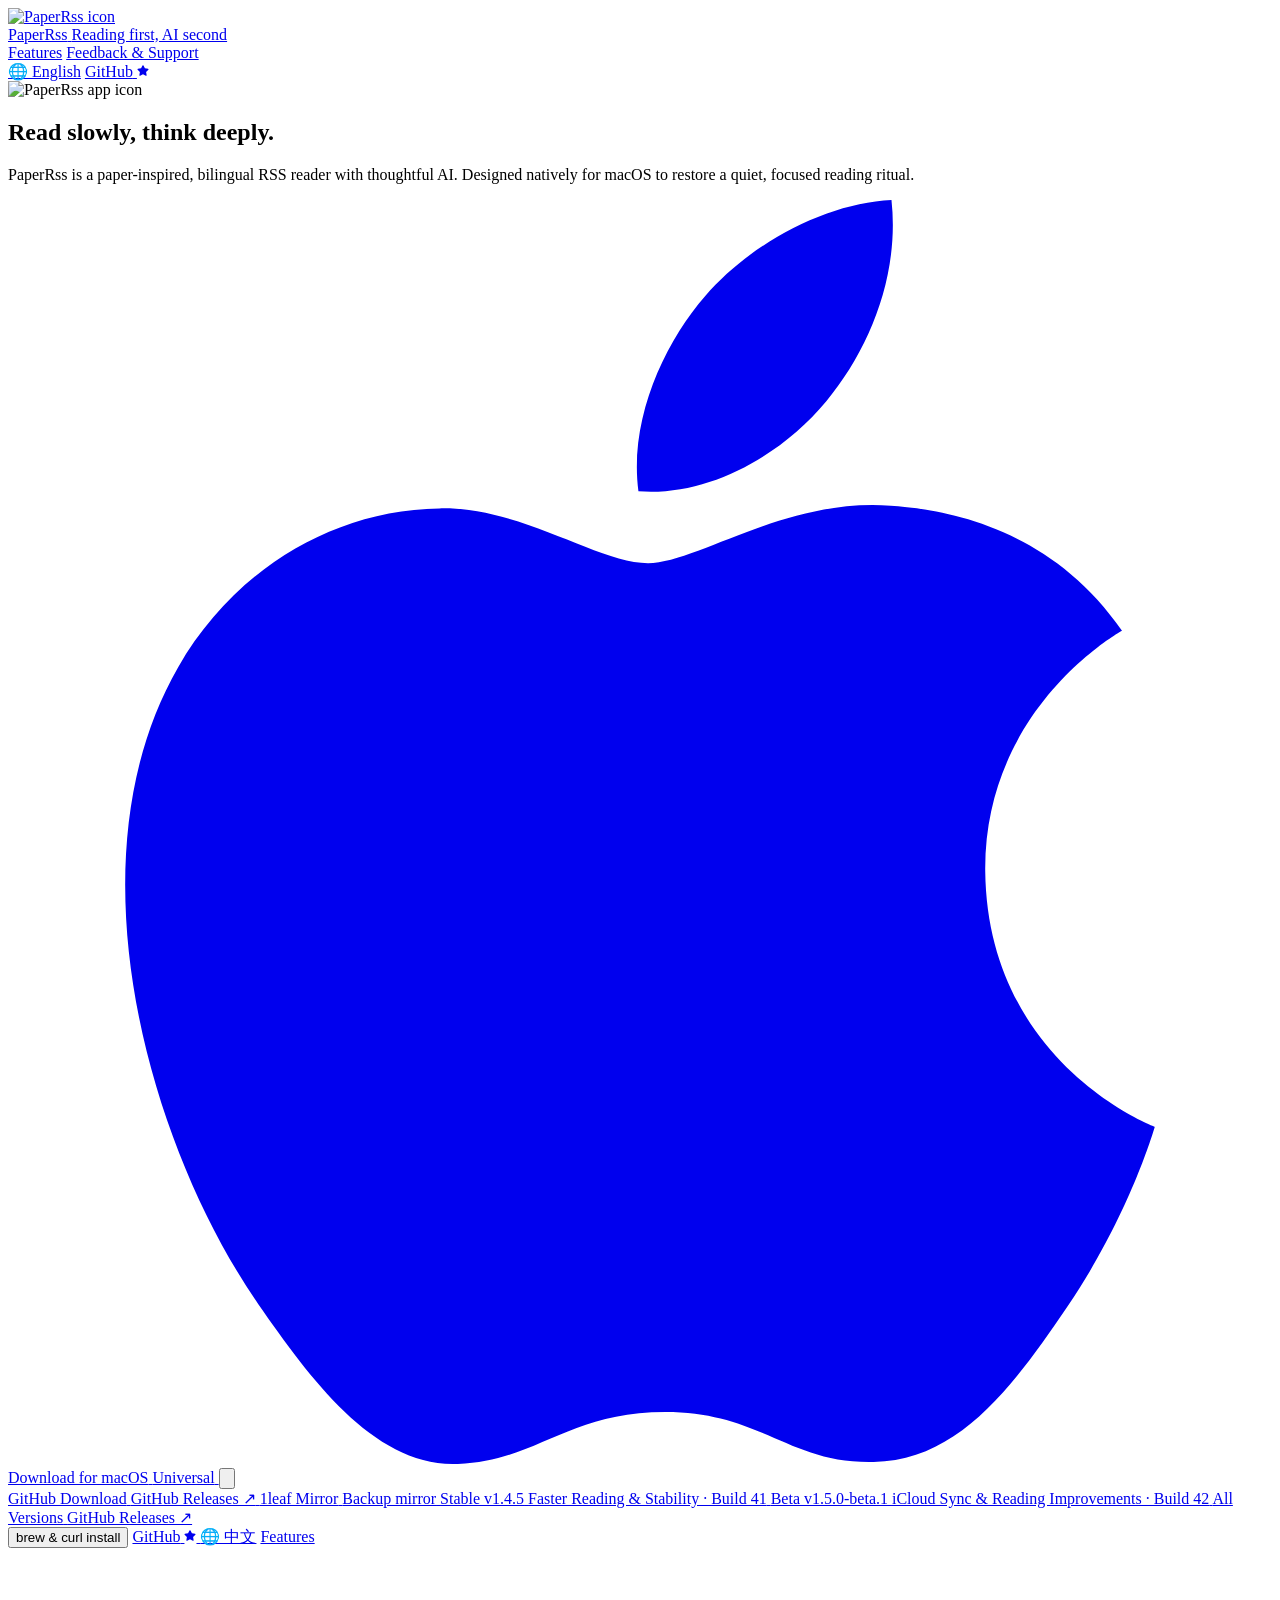
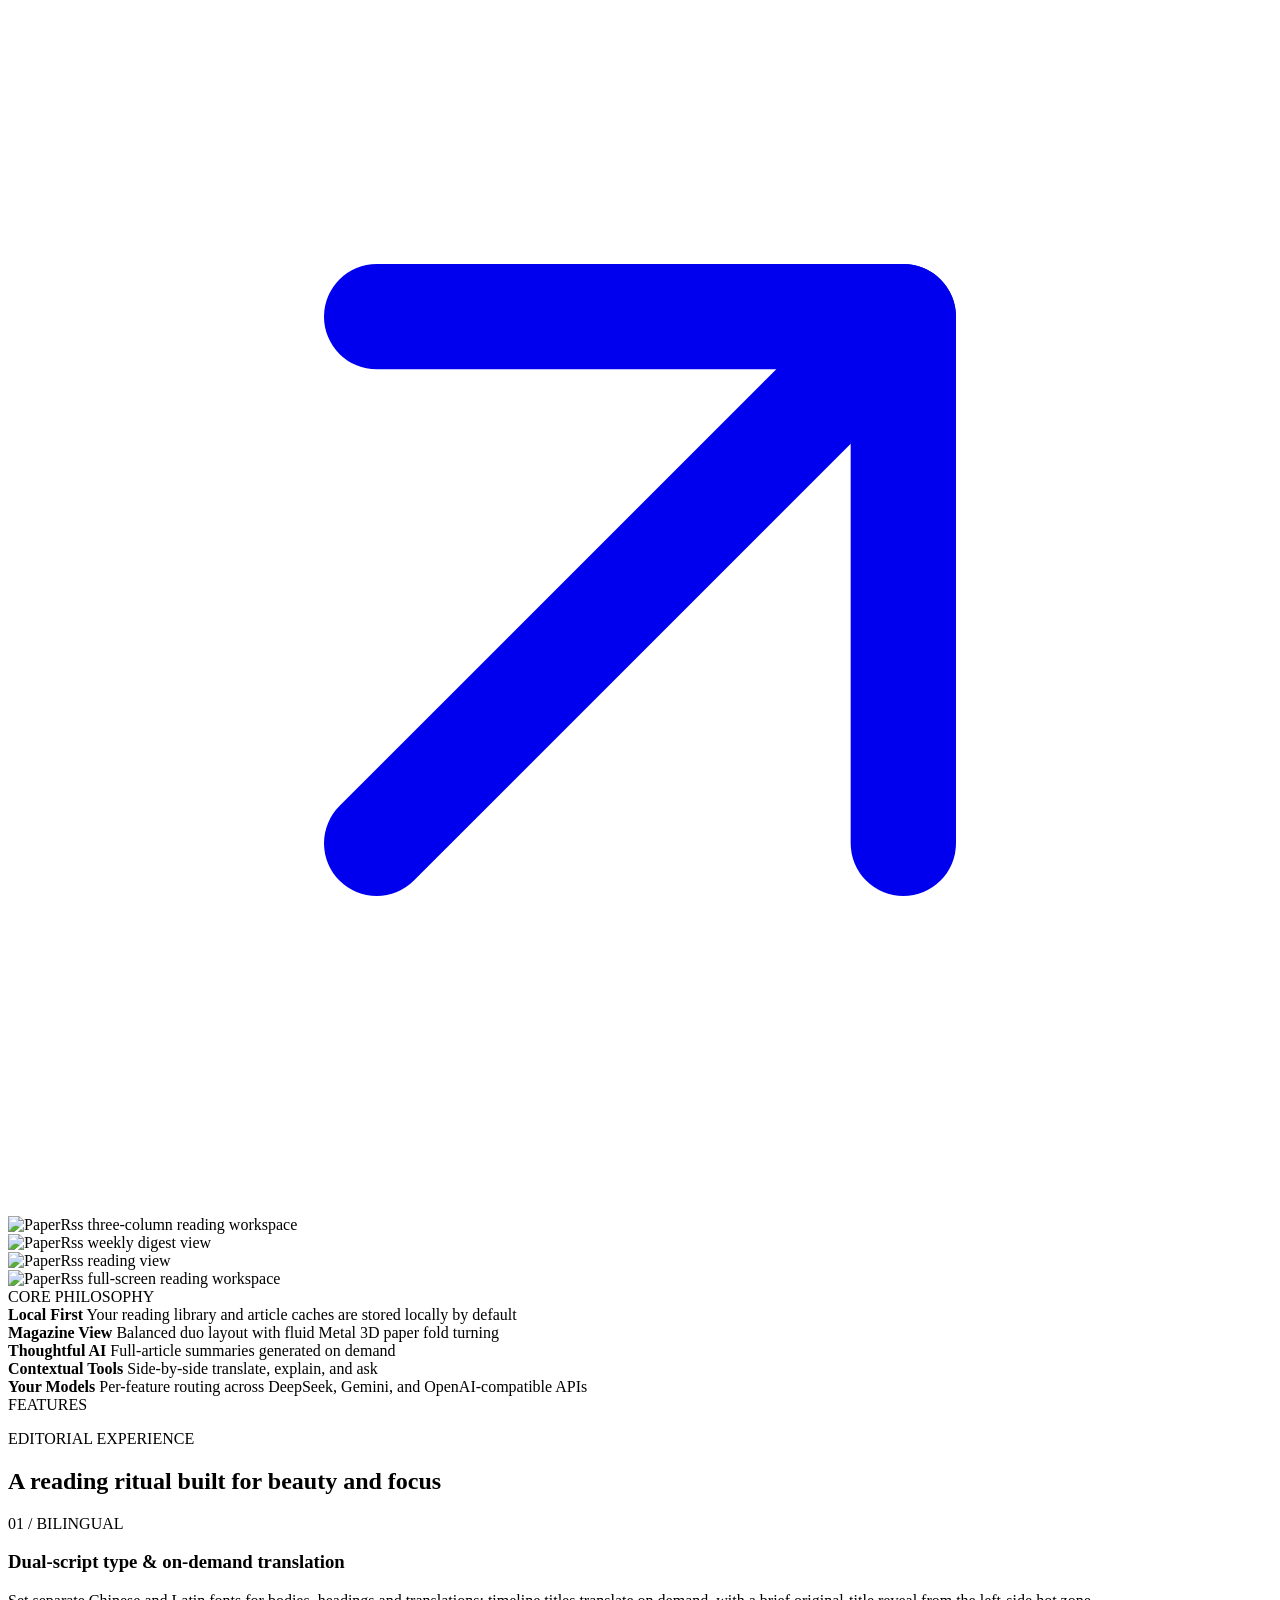
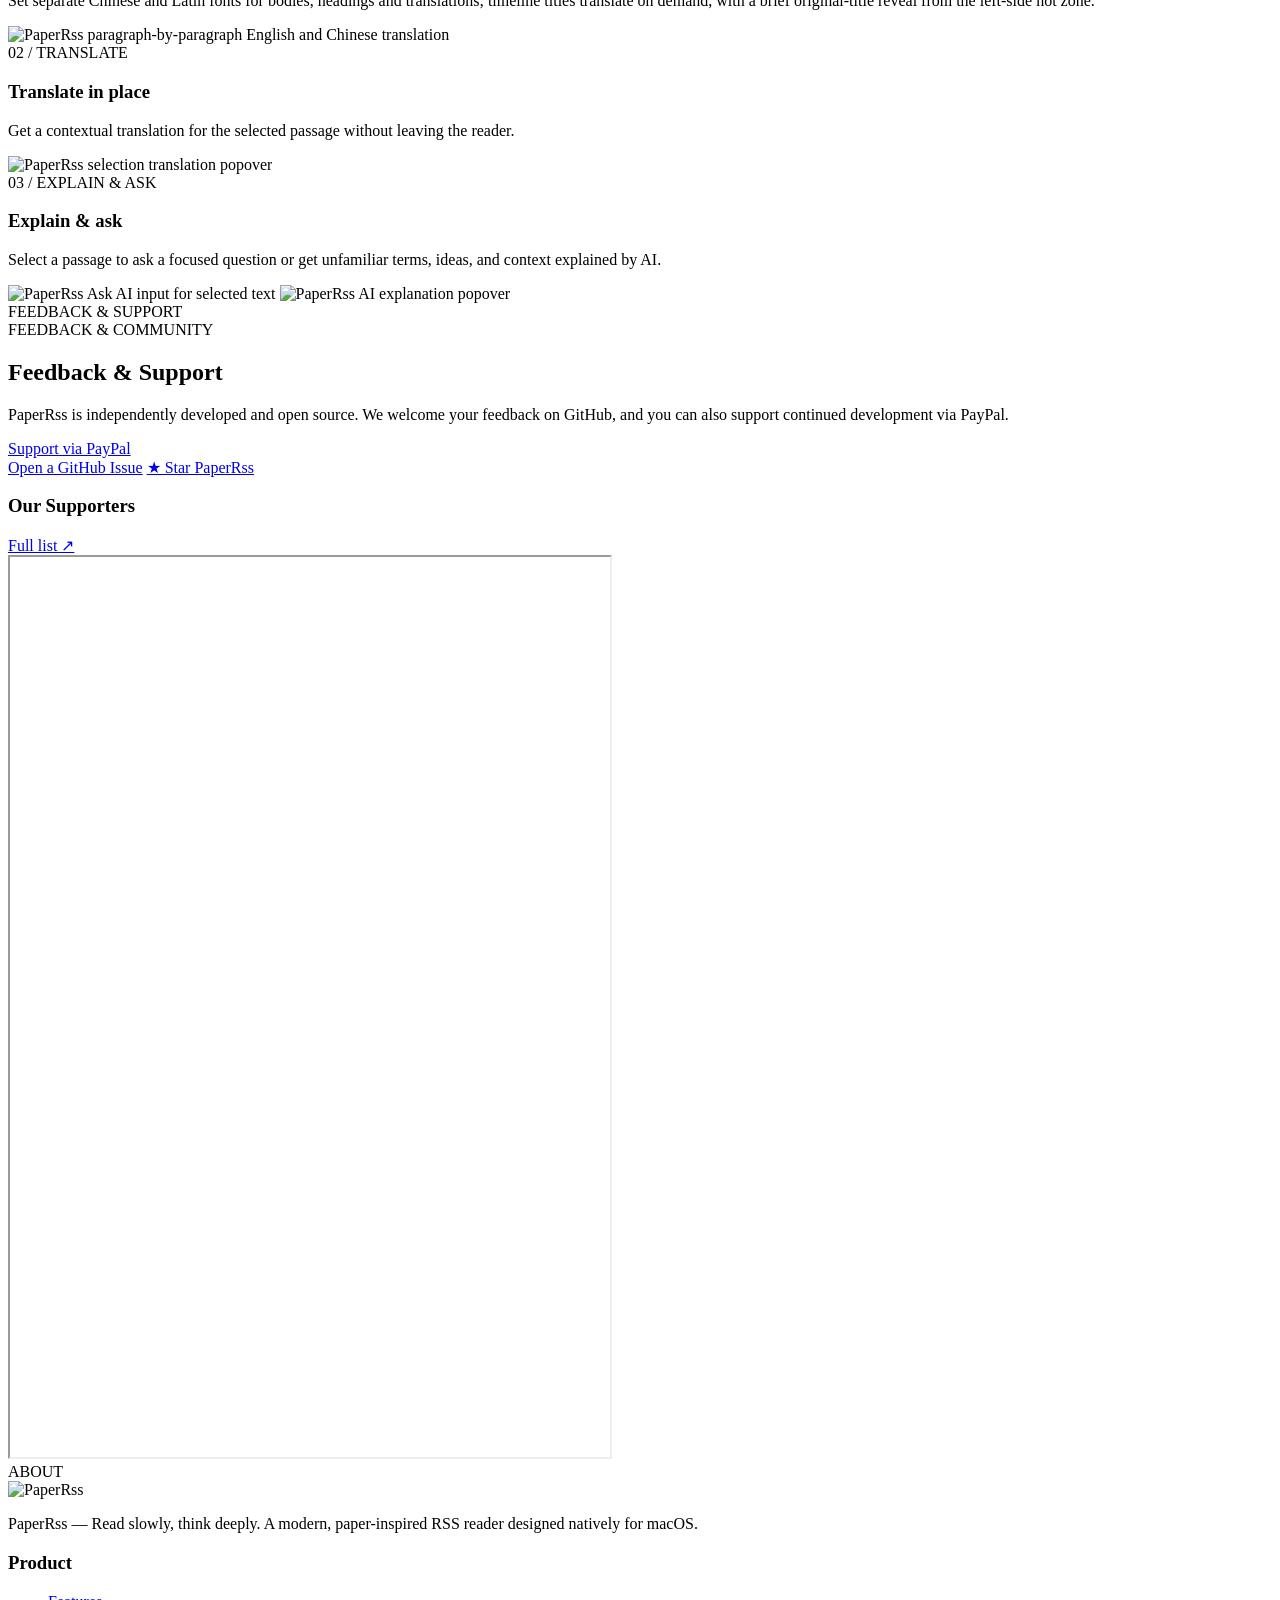
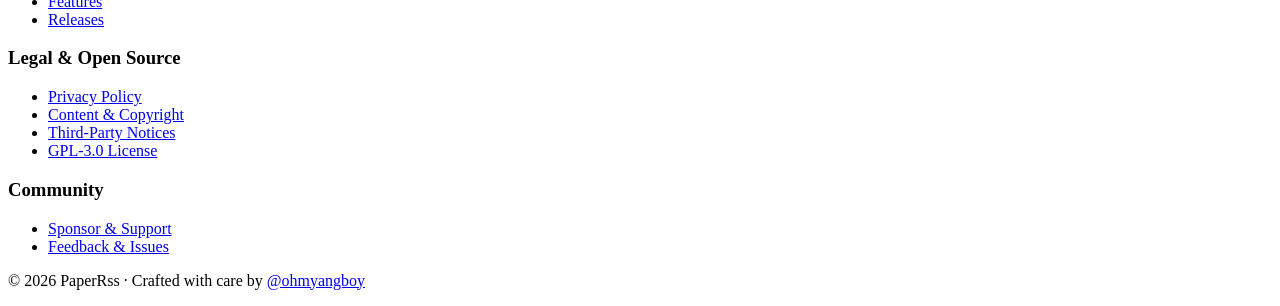
==== website/en/index.html @ 4dd10971 "docs: publish v1.5.0-beta.1 changelog and download links" ====
<!doctype html>
<html lang="en">
<head>
  <meta charset="utf-8" />
  <meta name="viewport" content="width=device-width, initial-scale=1" />
  <title>PaperRss — Read slowly, think deeply</title>
  <meta name="description" content="PaperRss is a paper-inspired, bilingual RSS reader with thoughtful AI. Designed natively for macOS to restore a quiet, focused reading ritual." />
  <link rel="canonical" href="https://ohmyangboy.github.io/PaperRss/en/" />
  <link rel="alternate" hreflang="zh-CN" href="https://ohmyangboy.github.io/PaperRss/zh-CN/" />
  <link rel="alternate" hreflang="en" href="https://ohmyangboy.github.io/PaperRss/en/" />
  <link rel="alternate" hreflang="x-default" href="https://ohmyangboy.github.io/PaperRss/" />
  <link rel="icon" type="image/png" href="../assets/app-icon.png" />
  <link rel="stylesheet" href="../styles.css" />
  <script src="../scramble-title.js" defer></script>
  <script src="../stage-parallax.js" defer></script>
  <script src="../github-stars.js" defer></script>
  <script src="../dropdown-menu.js" defer></script>
  <script src="../download-router.js" defer></script>
  <script src="../install-command.js" defer></script>
  <script src="../supporters-embed.js" defer></script>
</head>
<body>
  <!-- Header kept for semantic & accessibility fallback; hidden by CSS for minimal poster experience -->
  <header class="site-header" aria-hidden="true">
    <a href="./" class="brand">
      <img src="../assets/app-icon.webp" alt="PaperRss icon" width="512" height="512" />
      <div class="brand-text">
        <span class="brand-name">PaperRss</span>
        <span class="brand-tag">Reading first, AI second</span>
      </div>
    </a>
    <nav class="site-nav">
      <a href="#features">Features</a>
      <a href="#sponsor">Feedback & Support</a>
    </nav>
    <div class="header-actions">
      <a class="language-switcher" href="../zh-CN/" lang="zh-CN" hreflang="zh-CN" onclick="localStorage.setItem('paperrss.locale','zh-CN')" aria-label="切换到简体中文">🌐 English</a>
      <a href="https://github.com/ohmyangboy/PaperRss" class="btn-github" target="_blank" rel="noopener noreferrer" aria-label="GitHub Repository">
        <span>GitHub</span>
        <span class="gh-star-badge" aria-label="GitHub Star Count">
          <svg class="gh-star-icon" viewBox="0 0 16 16" width="12" height="12" fill="currentColor">
            <path d="M8 .25a.75.75 0 0 1 .673.418l1.882 3.815 4.21.612a.75.75 0 0 1 .416 1.279l-3.046 2.97.719 4.192a.75.75 0 0 1-1.088.791L8 12.347l-3.766 1.98a.75.75 0 0 1-1.088-.79l.72-4.194L.818 6.374a.75.75 0 0 1 .416-1.28l4.21-.611L7.327.668A.75.75 0 0 1 8 .25z"/>
          </svg>
          <span class="gh-star-count"></span>
        </span>
      </a>
    </div>
  </header>

  <main class="container">
    <!-- Hero Section (Minimal Zine Poster Aesthetic) -->
    <section class="hero">
      <div class="hero-content">
        <div class="hero-app-icon"><img src="../assets/app-icon.webp" alt="PaperRss app icon" width="512" height="512" /></div>
        
        <!-- Slogan: Read slowly, think deeply. -->
        <h1 class="scramble-title" title="Click to replay the decode animation">
          <span class="scramble-target" data-text="Read slowly, think deeply.">Read slowly, think deeply.</span>
        </h1>
        
        <!-- Description -->
        <p class="hero-subtitle">
          PaperRss is a paper-inspired, bilingual RSS reader with thoughtful AI. Designed natively for macOS to restore a quiet, focused reading ritual.
        </p>
        
        <!-- Hero Button Cluster -->
        <div class="hero-ctas">
          <!-- Split Download Button -->
          <div class="dl-split">
            <a href="https://github.com/ohmyangboy/PaperRss/releases/latest" class="dl-main" data-smart-download>
              <span class="dl-main-icon">
                <svg viewBox="0 0 24 24" fill="currentColor" aria-hidden="true">
                  <path d="M12.152 6.896c-.948 0-2.415-1.078-3.96-1.04-2.04.027-3.91 1.183-4.961 3.014-2.117 3.675-.546 9.103 1.519 12.09 1.013 1.454 2.208 3.09 3.792 3.039 1.52-.065 2.09-.987 3.935-.987 1.831 0 2.35.987 3.96.948 1.637-.026 2.676-1.48 3.676-2.948 1.156-1.688 1.636-3.325 1.662-3.415-.039-.013-3.182-1.221-3.22-4.857-.026-3.04 2.48-4.494 2.597-4.559-1.429-2.09-3.623-2.324-4.39-2.376-2-.156-3.675 1.09-4.61 1.09zM15.53 3.83c.843-1.012 1.4-2.427 1.245-3.83-1.207.052-2.662.805-3.532 1.818-.78.896-1.454 2.338-1.273 3.714 1.338.104 2.715-.688 3.559-1.701" />
                </svg>
              </span>
              <span>Download for macOS</span>
              <span class="dl-tag-universal">Universal</span>
            </a>
            <button type="button" class="dl-toggle" aria-haspopup="true" aria-expanded="false" aria-label="More download options">
              <svg viewBox="0 0 24 24" fill="none" stroke="currentColor" stroke-width="2" stroke-linecap="round" stroke-linejoin="round">
                <path d="M6 9l6 6 6-6" />
              </svg>
            </button>
            <div class="dl-menu" role="menu" aria-label="Download options">
              <a class="dl-item" role="menuitem" href="https://github.com/ohmyangboy/PaperRss/releases/latest" target="_blank" rel="noopener noreferrer">
                <span class="dl-os">GitHub Download</span>
                <span class="dl-item-sub">GitHub Releases ↗</span>
              </a>
              <a class="dl-item" role="menuitem" href="https://download.1leaf.cc/PaperRss-latest.dmg">
                <span class="dl-os">1leaf Mirror</span>
                <span class="dl-item-sub">Backup mirror</span>
              </a>
              <a class="dl-item" role="menuitem" href="https://github.com/ohmyangboy/PaperRss/releases/tag/v1.4.5" target="_blank" rel="noopener noreferrer">
                <span class="dl-os">Stable v1.4.5</span>
                <span class="dl-item-sub">Faster Reading &amp; Stability · Build 41</span>
              </a>
              <a class="dl-item" role="menuitem" href="https://github.com/ohmyangboy/PaperRss/releases/tag/v1.5.0-beta.1" target="_blank" rel="noopener noreferrer">
                <span class="dl-os">Beta v1.5.0-beta.1</span>
                <span class="dl-item-sub">iCloud Sync &amp; Reading Improvements · Build 42</span>
              </a>
              <a class="dl-item" role="menuitem" href="https://github.com/ohmyangboy/PaperRss/releases" target="_blank" rel="noopener noreferrer">
                <span class="dl-os">All Versions</span>
                <span class="dl-item-sub">GitHub Releases ↗</span>
              </a>
            </div>
          </div>

          <button class="hero-cta-secondary install-toggle" type="button" data-install-toggle aria-expanded="false" aria-controls="homebrew">brew &amp; curl install</button>

          <!-- GitHub Star Button in Hero CTA Cluster -->
          <a href="https://github.com/ohmyangboy/PaperRss" class="btn-github" target="_blank" rel="noopener noreferrer" aria-label="GitHub Repository">
            <span>GitHub</span>
            <span class="gh-star-badge" aria-label="GitHub Star Count">
              <svg class="gh-star-icon" viewBox="0 0 16 16" width="12" height="12" fill="currentColor">
                <path d="M8 .25a.75.75 0 0 1 .673.418l1.882 3.815 4.21.612a.75.75 0 0 1 .416 1.279l-3.046 2.97.719 4.192a.75.75 0 0 1-1.088.791L8 12.347l-3.766 1.98a.75.75 0 0 1-1.088-.79l.72-4.194L.818 6.374a.75.75 0 0 1 .416-1.28l4.21-.611L7.327.668A.75.75 0 0 1 8 .25z"/>
              </svg>
              <span class="gh-star-count"></span>
            </span>
          </a>

          <!-- Language Switcher in Hero -->
          <a class="language-switcher" href="../zh-CN/" lang="zh-CN" hreflang="zh-CN" onclick="localStorage.setItem('paperrss.locale','zh-CN')" aria-label="切换到简体中文">🌐 中文</a>

          <!-- Secondary CTA -->
          <a href="#features" class="hero-cta-secondary">
            <span>Features</span>
            <svg viewBox="0 0 24 24" fill="none" stroke="currentColor" stroke-width="2" stroke-linecap="round" stroke-linejoin="round">
              <path d="M7 17 17 7" />
              <path d="M7 7h10v10" />
            </svg>
          </a>
        </div>

        <div class="homebrew-install" id="homebrew" hidden>
          <div class="install-card">
            <div class="install-tabs" role="tablist" aria-label="Installation method">
              <button type="button" class="install-tab" id="brew-tab" role="tab" aria-selected="true" aria-controls="brew-panel" tabindex="0">brew</button>
              <button type="button" class="install-tab" id="curl-tab" role="tab" aria-selected="false" aria-controls="curl-panel" tabindex="-1">curl</button>
            </div>
            <div id="brew-panel" class="install-commands" role="tabpanel" aria-labelledby="brew-tab">
              <div class="install-command-group">
                <p class="install-comment"># First install</p>
              <div class="install-command">
                <code id="brew-install-command">brew install --cask <strong>ohmyangboy/tap/paperrss</strong></code>
                <button class="copy-command" type="button" data-copy-command="brew-install-command" data-copied-label="Copied" data-error-label="Select and copy manually" aria-label="Copy brew install command" title="Copy brew install command" aria-live="polite" hidden>
                  <svg class="copy-icon" viewBox="0 0 24 24" fill="none" stroke="currentColor" stroke-width="1.5" aria-hidden="true"><rect x="9" y="3" width="12" height="12" rx="1"/><path d="M15 15v6H3V9h6"/></svg>
                  <svg class="copy-done" viewBox="0 0 24 24" fill="none" stroke="currentColor" stroke-width="1.5" aria-hidden="true"><path d="m5 12 4 4L19 6"/></svg>
                </button>
              </div>
              </div>
              <div class="install-command-group">
                <p class="install-comment"># Update an existing install</p>
              <div class="install-command">
                <code id="brew-upgrade-command">brew upgrade --cask --greedy <strong>ohmyangboy/tap/paperrss</strong></code>
                <button class="copy-command" type="button" data-copy-command="brew-upgrade-command" data-copied-label="Copied" data-error-label="Select and copy manually" aria-label="Copy brew upgrade command" title="Copy brew upgrade command" aria-live="polite" hidden>
                  <svg class="copy-icon" viewBox="0 0 24 24" fill="none" stroke="currentColor" stroke-width="1.5" aria-hidden="true"><rect x="9" y="3" width="12" height="12" rx="1"/><path d="M15 15v6H3V9h6"/></svg>
                  <svg class="copy-done" viewBox="0 0 24 24" fill="none" stroke="currentColor" stroke-width="1.5" aria-hidden="true"><path d="m5 12 4 4L19 6"/></svg>
                </button>
              </div>
              </div>
              <div class="install-command-group">
                <p class="install-comment"># Adopt a stable DMG install; quit the app first. Keeps your data.</p>
              <div class="install-command">
                <code id="brew-force-command">brew install --cask --force <strong>ohmyangboy/tap/paperrss</strong></code>
                <button class="copy-command" type="button" data-copy-command="brew-force-command" data-copied-label="Copied" data-error-label="Select and copy manually" aria-label="Copy DMG adoption command" title="Copy DMG adoption command" aria-live="polite" hidden>
                  <svg class="copy-icon" viewBox="0 0 24 24" fill="none" stroke="currentColor" stroke-width="1.5" aria-hidden="true"><rect x="9" y="3" width="12" height="12" rx="1"/><path d="M15 15v6H3V9h6"/></svg>
                  <svg class="copy-done" viewBox="0 0 24 24" fill="none" stroke="currentColor" stroke-width="1.5" aria-hidden="true"><path d="m5 12 4 4L19 6"/></svg>
                </button>
              </div>
              </div>
            </div>
            <div id="curl-panel" role="tabpanel" aria-labelledby="curl-tab" hidden>
              <div class="install-command">
                <code id="curl-install-command">curl -fsSL <strong>https://ohmyangboy.github.io/PaperRss/install.sh</strong> | bash</code>
                <button class="copy-command" type="button" data-copy-command="curl-install-command" data-copied-label="Copied" data-error-label="Select and copy manually" aria-label="Copy curl install command" title="Copy curl install command" aria-live="polite" hidden>
                  <svg class="copy-icon" viewBox="0 0 24 24" fill="none" stroke="currentColor" stroke-width="1.5" aria-hidden="true"><rect x="9" y="3" width="12" height="12" rx="1"/><path d="M15 15v6H3V9h6"/></svg>
                  <svg class="copy-done" viewBox="0 0 24 24" fill="none" stroke="currentColor" stroke-width="1.5" aria-hidden="true"><path d="m5 12 4 4L19 6"/></svg>
                </button>
              </div>
            </div>
          </div>
        </div>
      </div>
    </section>

    <!-- Showcase Stage (Stacking Parallax) -->
    <section class="stage-section" id="stage-showcase">
      <div class="stage-sticky-viewport">
        <div class="stage-cards-wrapper">
          <div class="stage-card stage-card-base stage-card-1">
            <img src="../assets/screenshots/paper-rss-main-en.webp" alt="PaperRss three-column reading workspace" class="stage-image" width="2160" height="1417" decoding="async" />
            <div class="stage-card-scrim" aria-hidden="true"></div>
          </div>
          <div class="stage-card stage-card-mid stage-card-2">
            <img src="../assets/screenshots/paper-rss-magazine.webp" alt="PaperRss weekly digest view" class="stage-image" width="2160" height="1357" loading="lazy" decoding="async" />
            <div class="stage-card-scrim" aria-hidden="true"></div>
          </div>
          <div class="stage-card stage-card-overlay stage-card-top stage-card-3">
            <img src="../assets/screenshots/paper-rss-second-en.webp" alt="PaperRss reading view" class="stage-image" width="2160" height="1417" loading="lazy" decoding="async" />
            <div class="stage-card-scrim" aria-hidden="true"></div>
          </div>
          <div class="stage-card stage-card-4">
            <img src="../assets/screenshots/full-screen.webp" alt="PaperRss full-screen reading workspace" class="stage-image stage-image-fullscreen" width="2160" height="1417" loading="lazy" decoding="async" />
          </div>
        </div>
      </div>
    </section>

    <!-- Section Divider: Philosophy -->
    <div class="section-divider">
      <span class="hairline"></span>
      <span class="section-label">CORE PHILOSOPHY</span>
      <span class="hairline"></span>
    </div>

    <!-- Trust Rail (Core Philosophy Bento) -->
    <aside class="trust-rail">
      <div class="trust-item">
        <strong>Local First</strong>
        <span>Your reading library and article caches are stored locally by default</span>
      </div>
      <div class="trust-item">
        <strong>Magazine View</strong>
        <span>Balanced duo layout with fluid Metal 3D paper fold turning</span>
      </div>
      <div class="trust-item">
        <strong>Thoughtful AI</strong>
        <span>Full-article summaries generated on demand</span>
      </div>
      <div class="trust-item">
        <strong>Contextual Tools</strong>
        <span>Side-by-side translate, explain, and ask</span>
      </div>
      <div class="trust-item">
        <strong>Your Models</strong>
        <span>Per-feature routing across DeepSeek, Gemini, and OpenAI-compatible APIs</span>
      </div>
    </aside>

    <!-- Section Divider: Features -->
    <div class="section-divider">
      <span class="hairline"></span>
      <span class="section-label">FEATURES</span>
      <span class="hairline"></span>
    </div>

    <!-- Features Section -->
    <section id="features">
      <div class="section-title-group">
        <p class="section-eyebrow">EDITORIAL EXPERIENCE</p>
        <h2>A reading ritual built for beauty and focus</h2>
      </div>
      <div class="features-grid">
        <div class="feature-card">
          <div class="feature-card-gallery">
            <div>
              <div class="feature-num">01 / BILINGUAL</div>
              <h3>Dual-script type &amp; on-demand translation</h3>
              <p>Set separate Chinese and Latin fonts for bodies, headings and translations; timeline titles translate on demand, with a brief original-title reveal from the left-side hot zone.</p>
            </div>
            <img src="../assets/screenshots/bilingual-translation.webp" alt="PaperRss paragraph-by-paragraph English and Chinese translation" class="feature-card-img" width="1344" height="646" loading="lazy" decoding="async" />
            <div>
              <div class="feature-num">02 / TRANSLATE</div>
              <h3>Translate in place</h3>
              <p>Get a contextual translation for the selected passage without leaving the reader.</p>
            </div>
            <img src="../assets/screenshots/ai-translate-popover.webp" alt="PaperRss selection translation popover" class="feature-card-img" width="990" height="642" loading="lazy" decoding="async" />
          </div>
        </div>
        <div class="feature-card" id="ai-assistant">
          <div class="feature-card-gallery">
            <div>
              <div class="feature-num">03 / EXPLAIN & ASK</div>
              <h3>Explain & ask</h3>
              <p>Select a passage to ask a focused question or get unfamiliar terms, ideas, and context explained by AI.</p>
            </div>
            <img src="../assets/screenshots/ai-question-popover.webp" alt="PaperRss Ask AI input for selected text" class="feature-card-img" width="650" height="270" loading="lazy" decoding="async" />
            <img src="../assets/screenshots/ai-explain-popover.webp" alt="PaperRss AI explanation popover" class="feature-card-img" width="954" height="928" loading="lazy" decoding="async" />
          </div>
        </div>
      </div>
    </section>


    <!-- Section Divider: Sponsor -->
    <div class="section-divider">
      <span class="hairline"></span>
      <span class="section-label">FEEDBACK & SUPPORT</span>
      <span class="hairline"></span>
    </div>

    <!-- Sponsor Section -->
    <section id="sponsor" class="sponsor-section">
      <span class="sponsor-badge">FEEDBACK & COMMUNITY</span>
      <h2>Feedback & Support</h2>
      <p class="sponsor-desc">PaperRss is independently developed and open source. We welcome your feedback on GitHub, and you can also support continued development via PayPal.</p>
      <div class="sponsor-layout">
        <div class="sponsor-actions">
          <div class="sponsor-box paypal-sponsor">
            <a href="https://paypal.me/ohmyangboy" class="paypal-button" target="_blank" rel="noopener">Support via PayPal</a>
            <div class="feedback-links">
              <a href="https://github.com/ohmyangboy/PaperRss/issues" class="feedback-btn" target="_blank" rel="noopener noreferrer">Open a GitHub Issue</a>
              <a href="https://github.com/ohmyangboy/PaperRss" class="feedback-btn secondary-feedback" target="_blank" rel="noopener noreferrer">★ Star PaperRss</a>
            </div>
          </div>
        </div>
        <div class="supporters-panel" aria-labelledby="supporters-title">
          <div class="supporters-heading">
            <div>
              <h3 id="supporters-title">Our Supporters</h3>
            </div>
            <a href="https://ohmyangboy.github.io/blog/posts/paperrss-sponsors/" target="_blank" rel="noopener noreferrer">Full list ↗</a>
          </div>
          <iframe class="supporters-frame" data-src="https://ohmyangboy.github.io/blog/posts/paperrss-sponsors/" title="PaperRss supporters and donations" width="600" height="900" loading="lazy" referrerpolicy="no-referrer"></iframe>
        </div>
      </div>
    </section>

    <!-- Section Divider: About -->
    <div class="section-divider">
      <span class="hairline"></span>
      <span class="section-label">ABOUT</span>
      <span class="hairline"></span>
    </div>

    <!-- Footer -->
    <footer class="site-footer">
      <div class="footer-grid">
        <div class="footer-brand">
          <img src="../assets/app-icon.webp" alt="PaperRss" width="512" height="512" loading="lazy" decoding="async" />
          <p>PaperRss — Read slowly, think deeply. A modern, paper-inspired RSS reader designed natively for macOS.</p>
        </div>
        <div class="footer-col">
          <h3>Product</h3>
          <ul>
            <li><a href="#features">Features</a></li>
            <li><a href="https://github.com/ohmyangboy/PaperRss/releases" target="_blank" rel="noopener noreferrer">Releases</a></li>
          </ul>
        </div>
        <div class="footer-col">
          <h3>Legal &amp; Open Source</h3>
          <ul>
            <li><a href="legal.html#privacy">Privacy Policy</a></li>
            <li><a href="legal.html#content">Content &amp; Copyright</a></li>
            <li><a href="legal.html#third-party">Third-Party Notices</a></li>
            <li><a href="https://github.com/ohmyangboy/PaperRss/blob/main/LICENSE" target="_blank" rel="noopener noreferrer">GPL-3.0 License</a></li>
          </ul>
        </div>
        <div class="footer-col">
          <h3>Community</h3>
          <ul>
            <li><a href="#sponsor">Sponsor & Support</a></li>
            <li><a href="https://github.com/ohmyangboy/PaperRss/issues" target="_blank" rel="noopener noreferrer">Feedback & Issues</a></li>
          </ul>
        </div>
      </div>
      <div class="footer-bottom">
        <p class="footer-copy">© 2026 PaperRss · Crafted with care by <a href="https://github.com/ohmyangboy" target="_blank" rel="noopener noreferrer">@ohmyangboy</a></p>
      </div>
    </footer>
  </main>
</body>
</html>
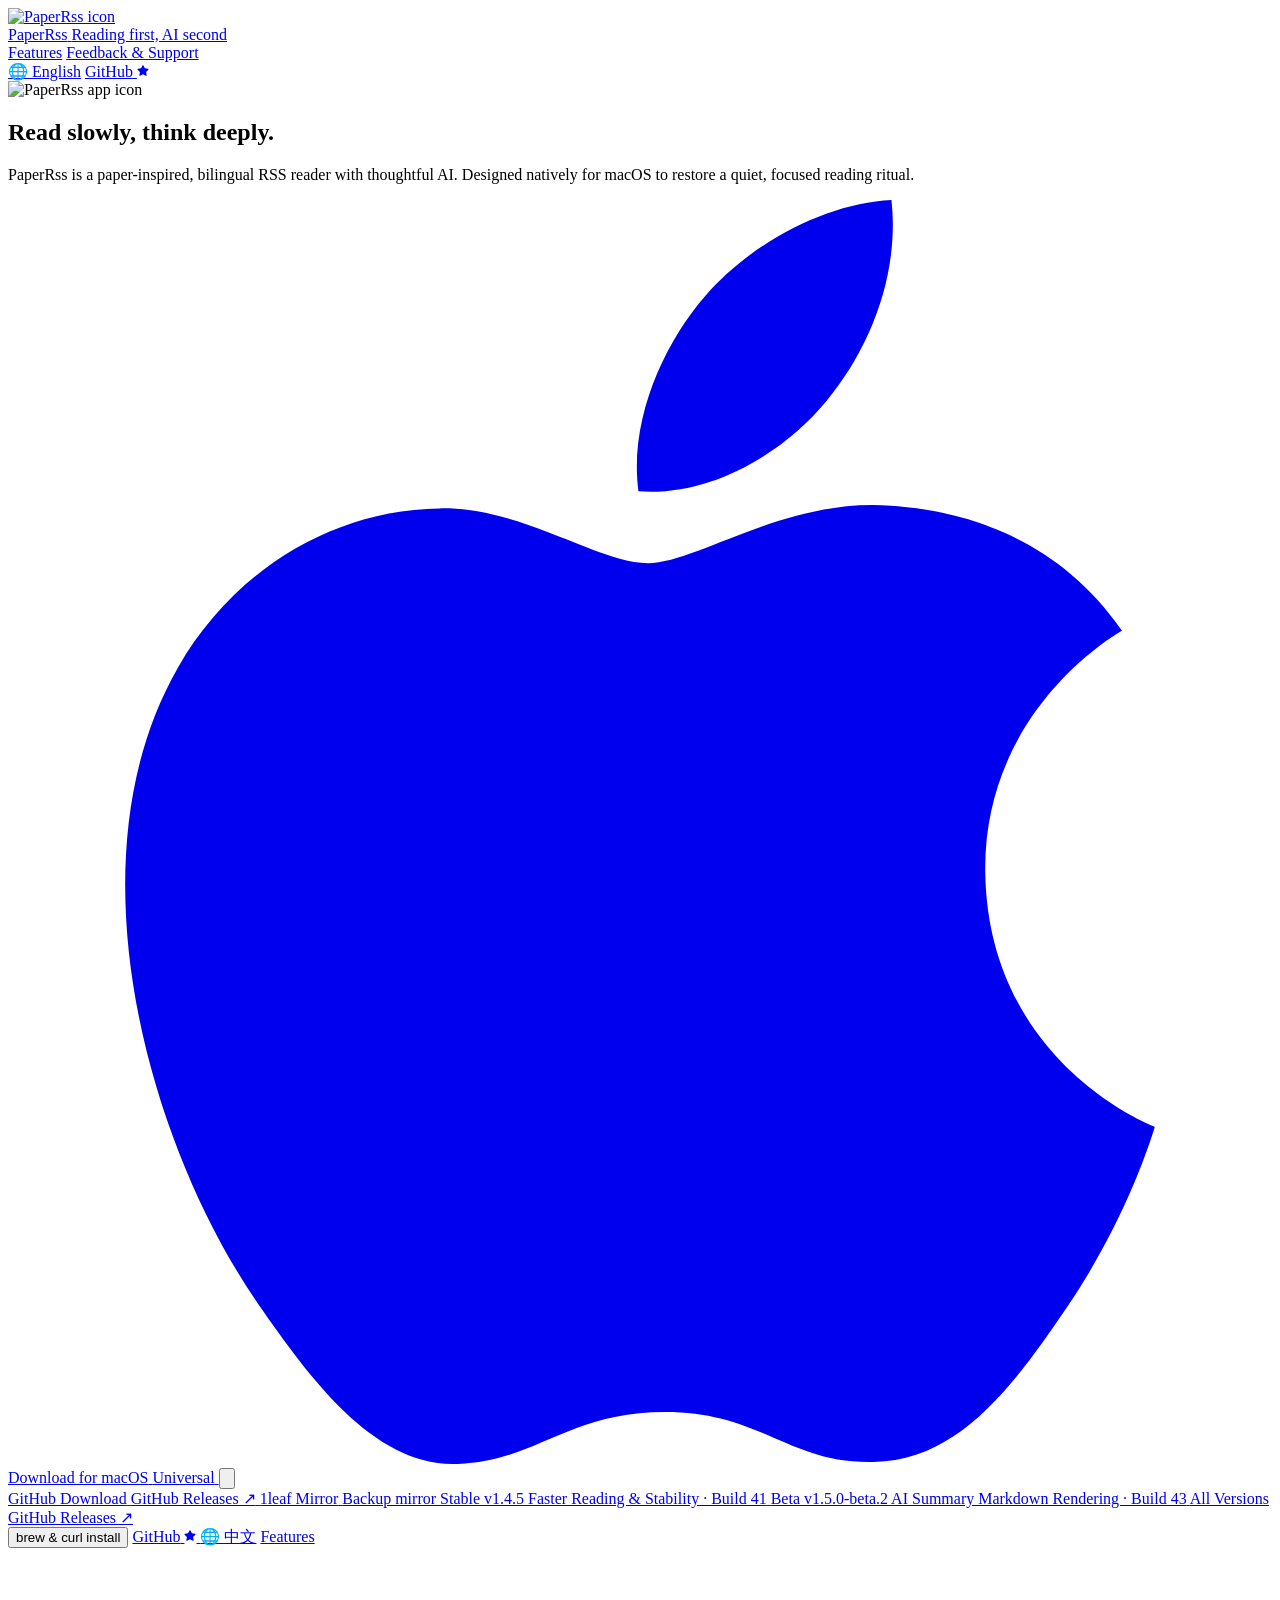
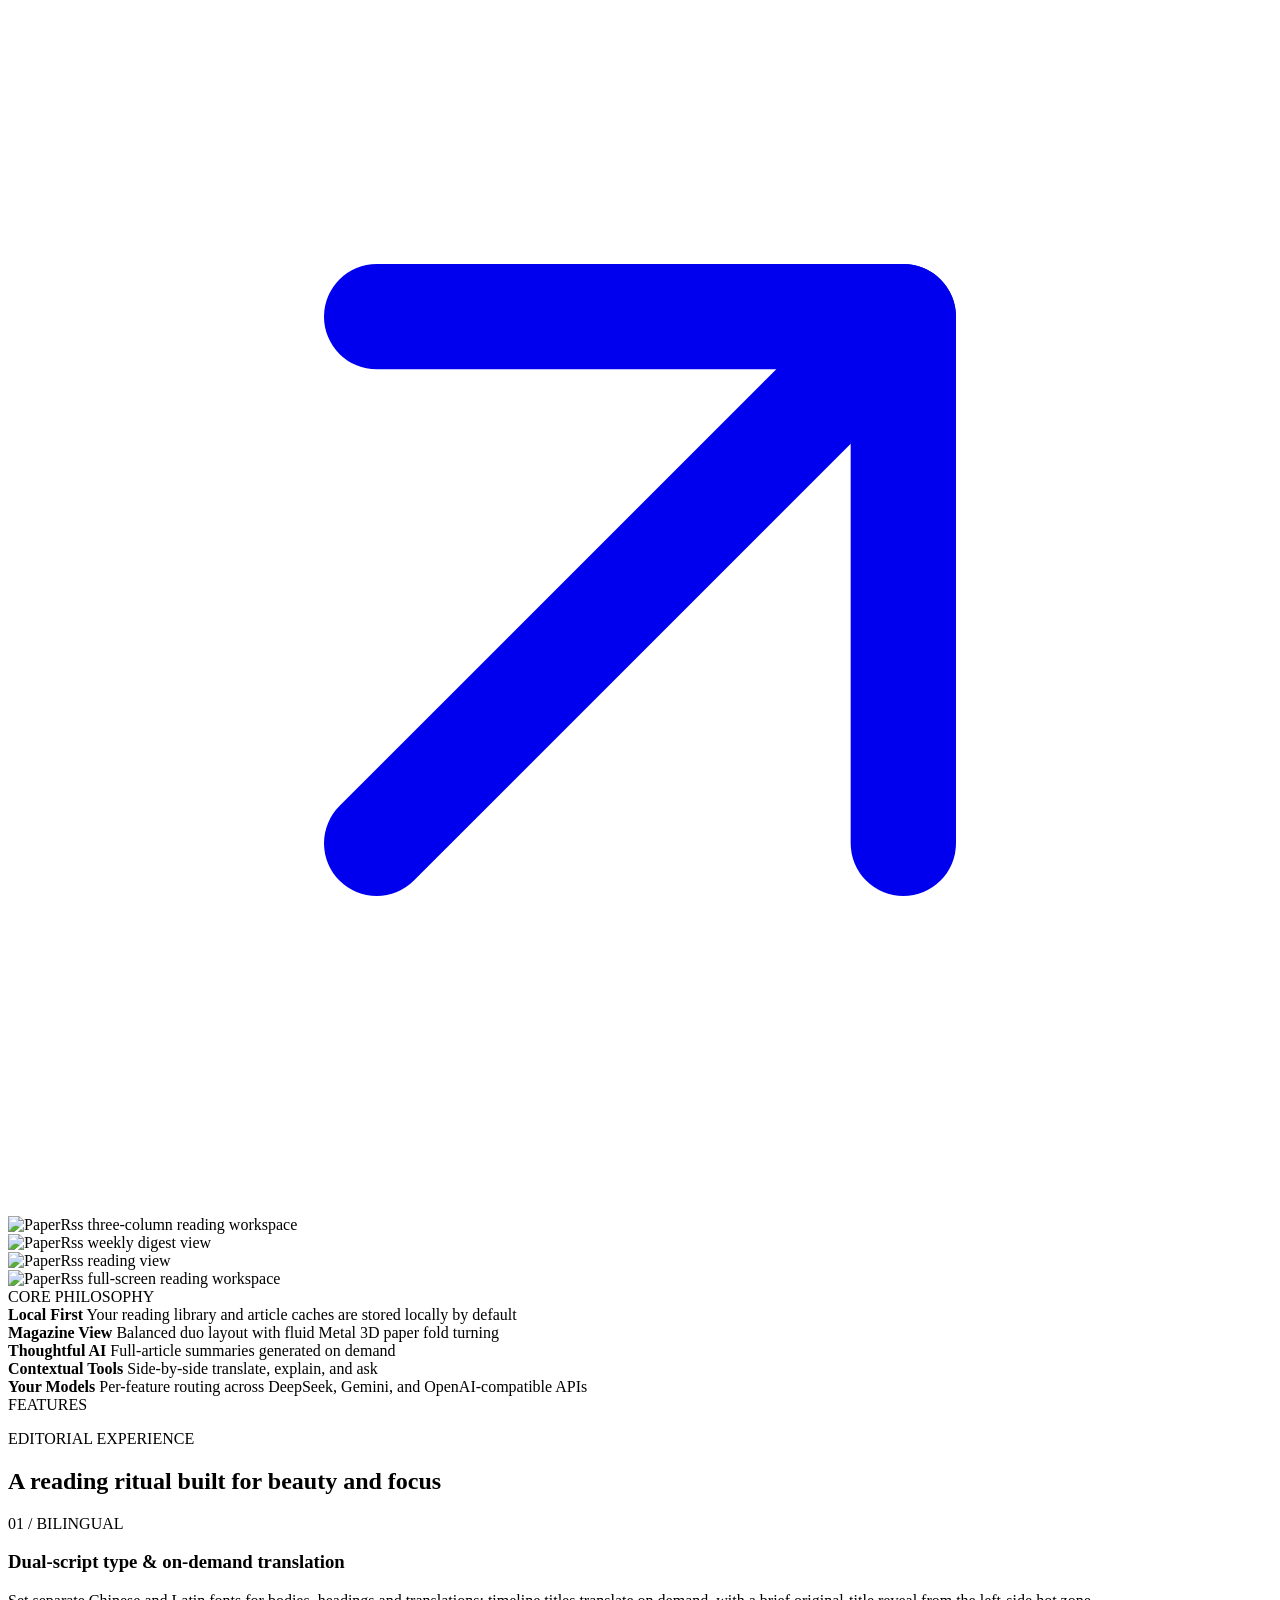
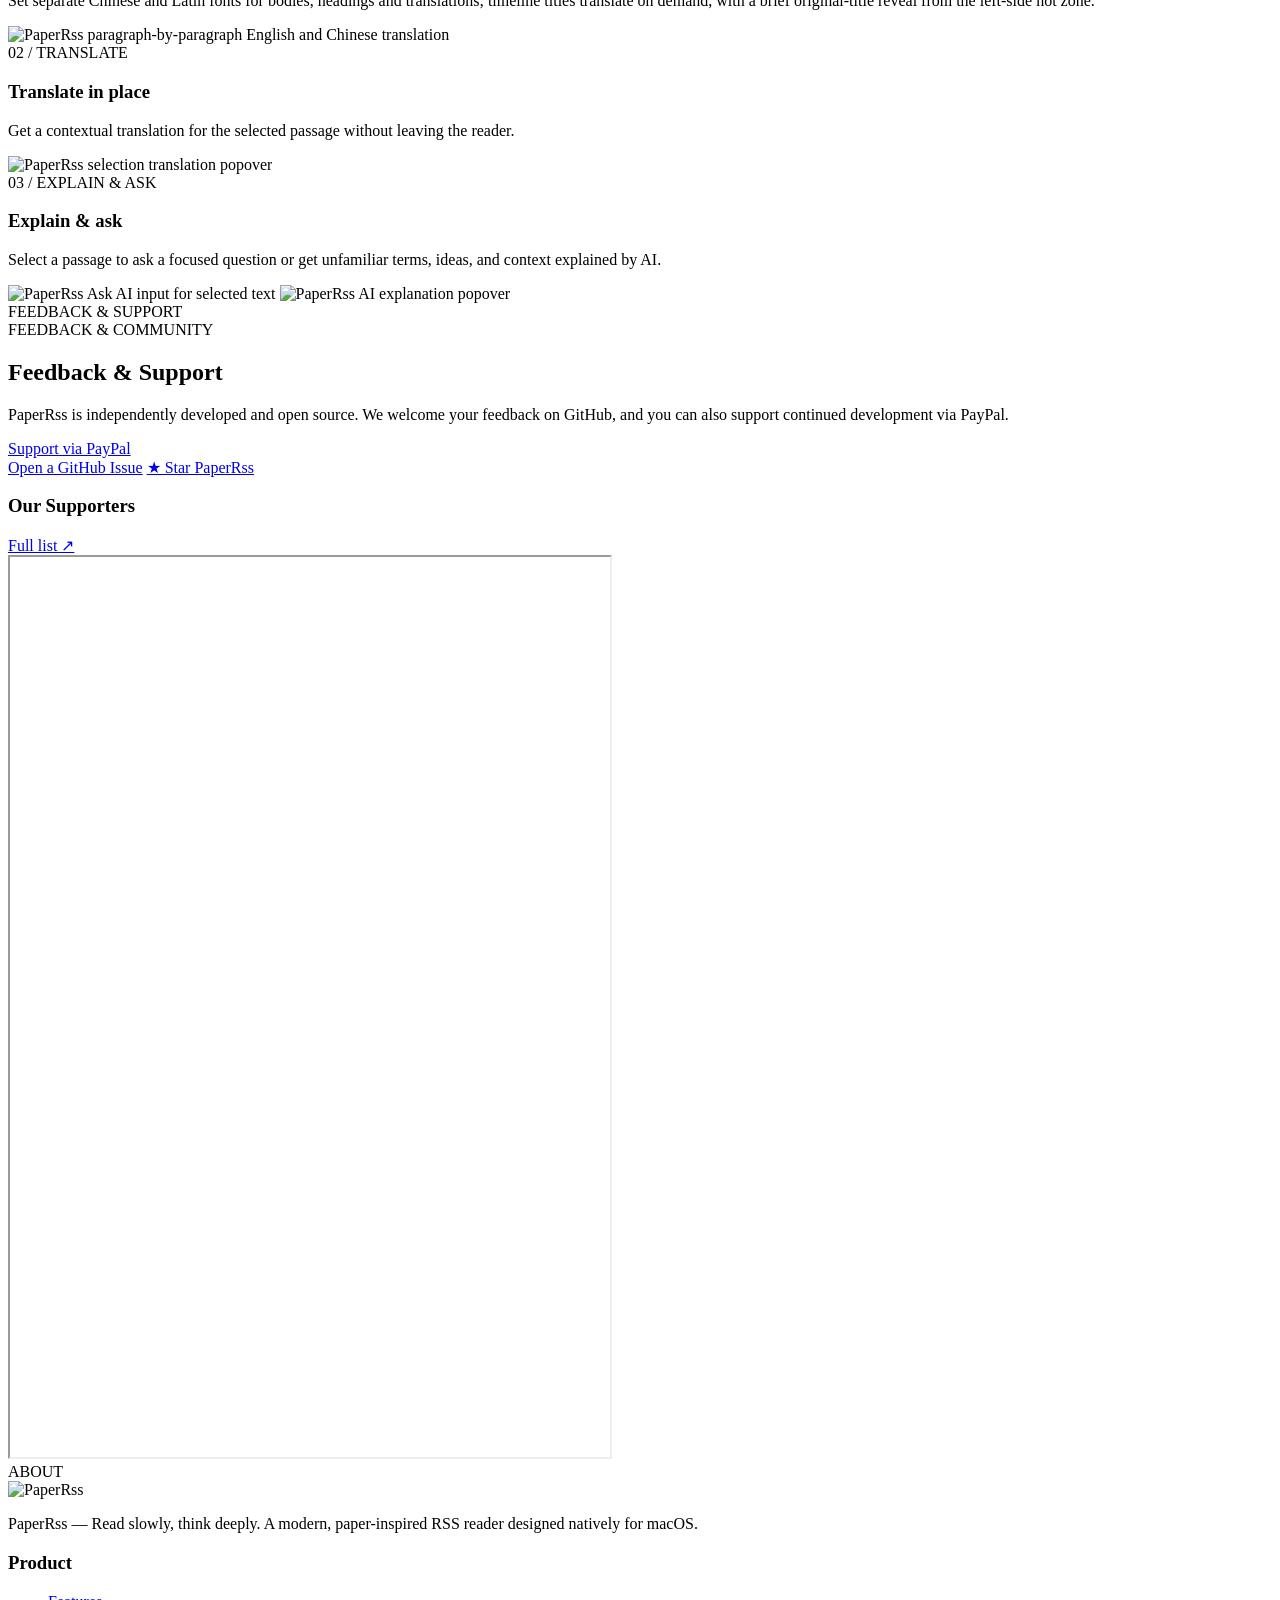
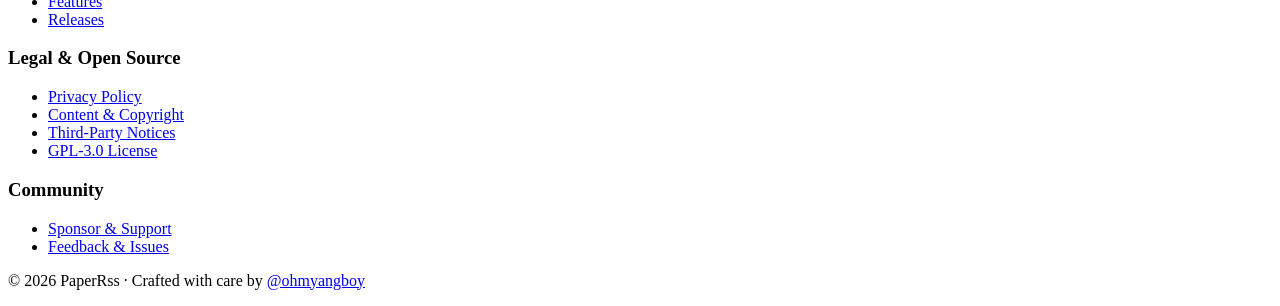
==== commit 3e2d0cbb: "release: prepare v1.5.0-beta.2 with AI summary Markdown rendering" ====
--- a/website/en/index.html
+++ b/website/en/index.html
@@ -94,9 +94,9 @@
                 <span class="dl-os">Stable v1.4.5</span>
                 <span class="dl-item-sub">Faster Reading &amp; Stability · Build 41</span>
               </a>
-              <a class="dl-item" role="menuitem" href="https://github.com/ohmyangboy/PaperRss/releases/tag/v1.5.0-beta.1" target="_blank" rel="noopener noreferrer">
-                <span class="dl-os">Beta v1.5.0-beta.1</span>
-                <span class="dl-item-sub">iCloud Sync &amp; Reading Improvements · Build 42</span>
+              <a class="dl-item" role="menuitem" href="https://github.com/ohmyangboy/PaperRss/releases/tag/v1.5.0-beta.2" target="_blank" rel="noopener noreferrer">
+                <span class="dl-os">Beta v1.5.0-beta.2</span>
+                <span class="dl-item-sub">AI Summary Markdown Rendering · Build 43</span>
               </a>
               <a class="dl-item" role="menuitem" href="https://github.com/ohmyangboy/PaperRss/releases" target="_blank" rel="noopener noreferrer">
                 <span class="dl-os">All Versions</span>
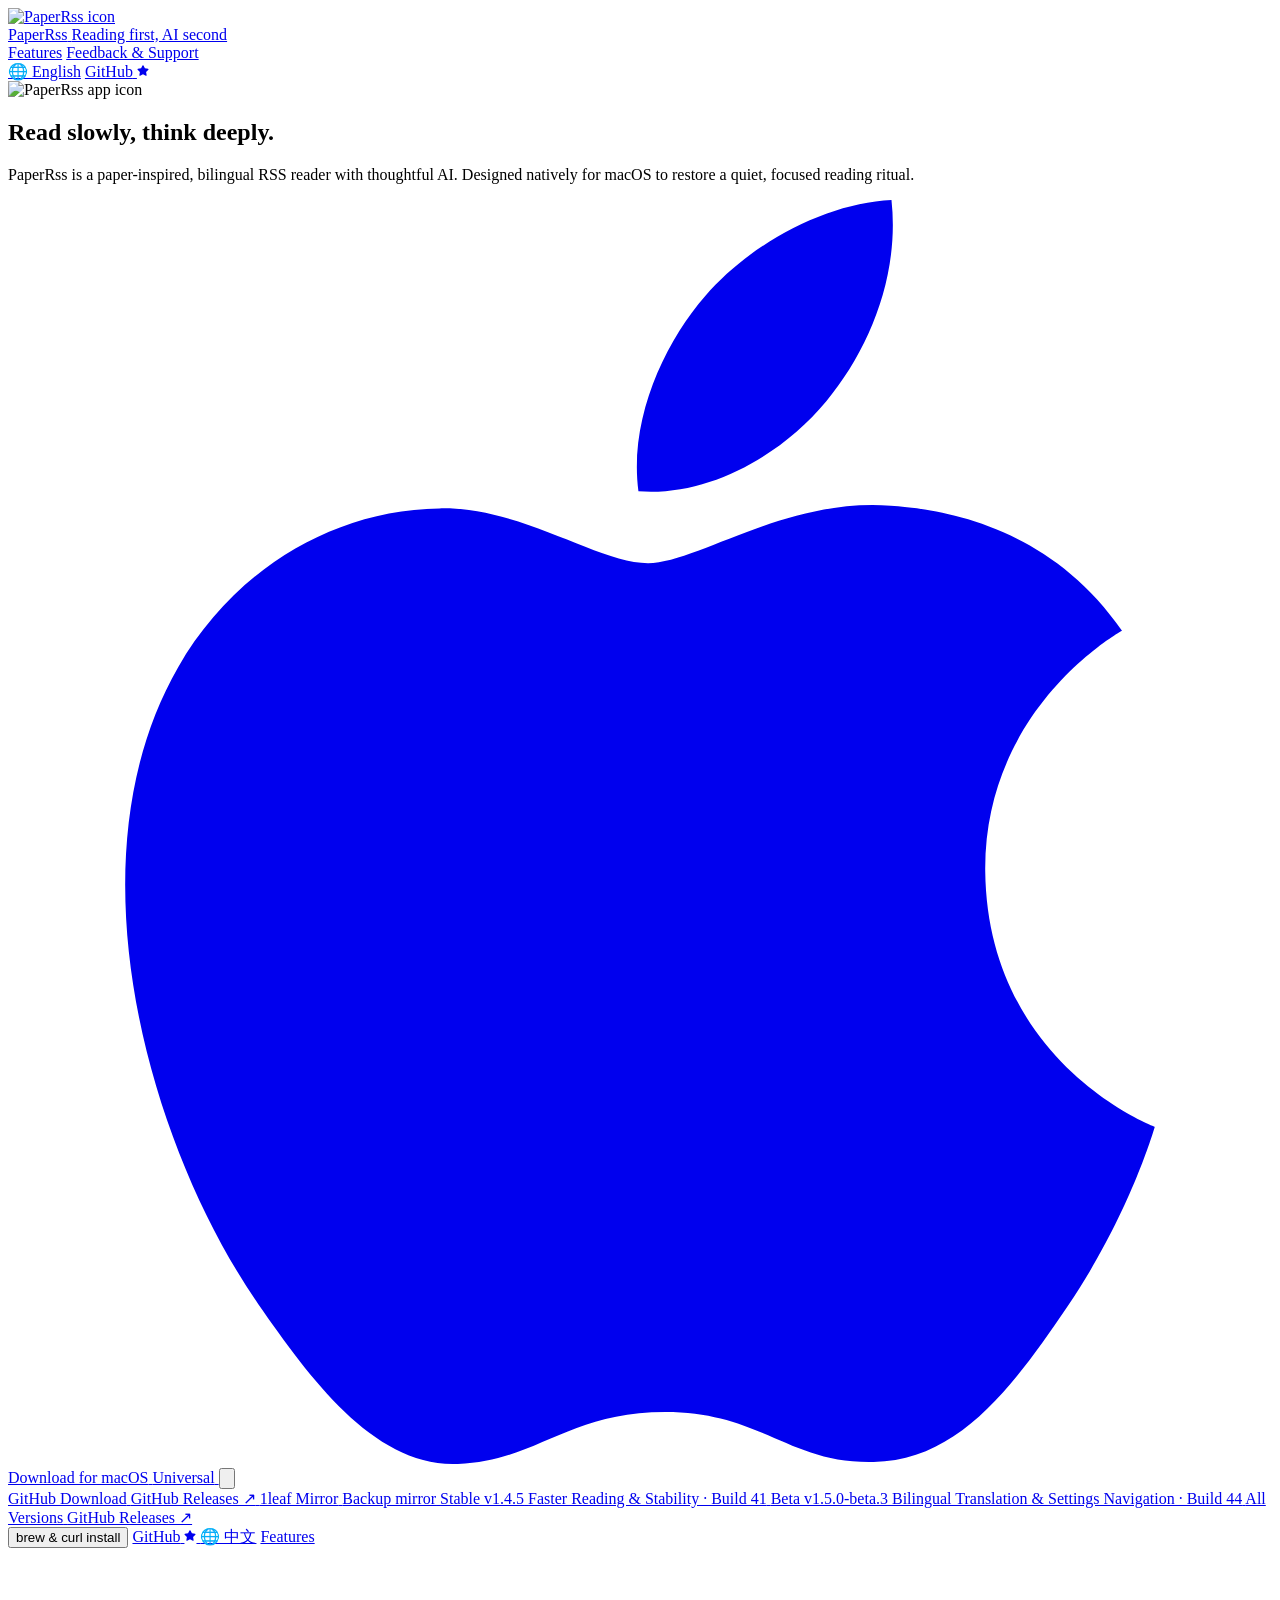
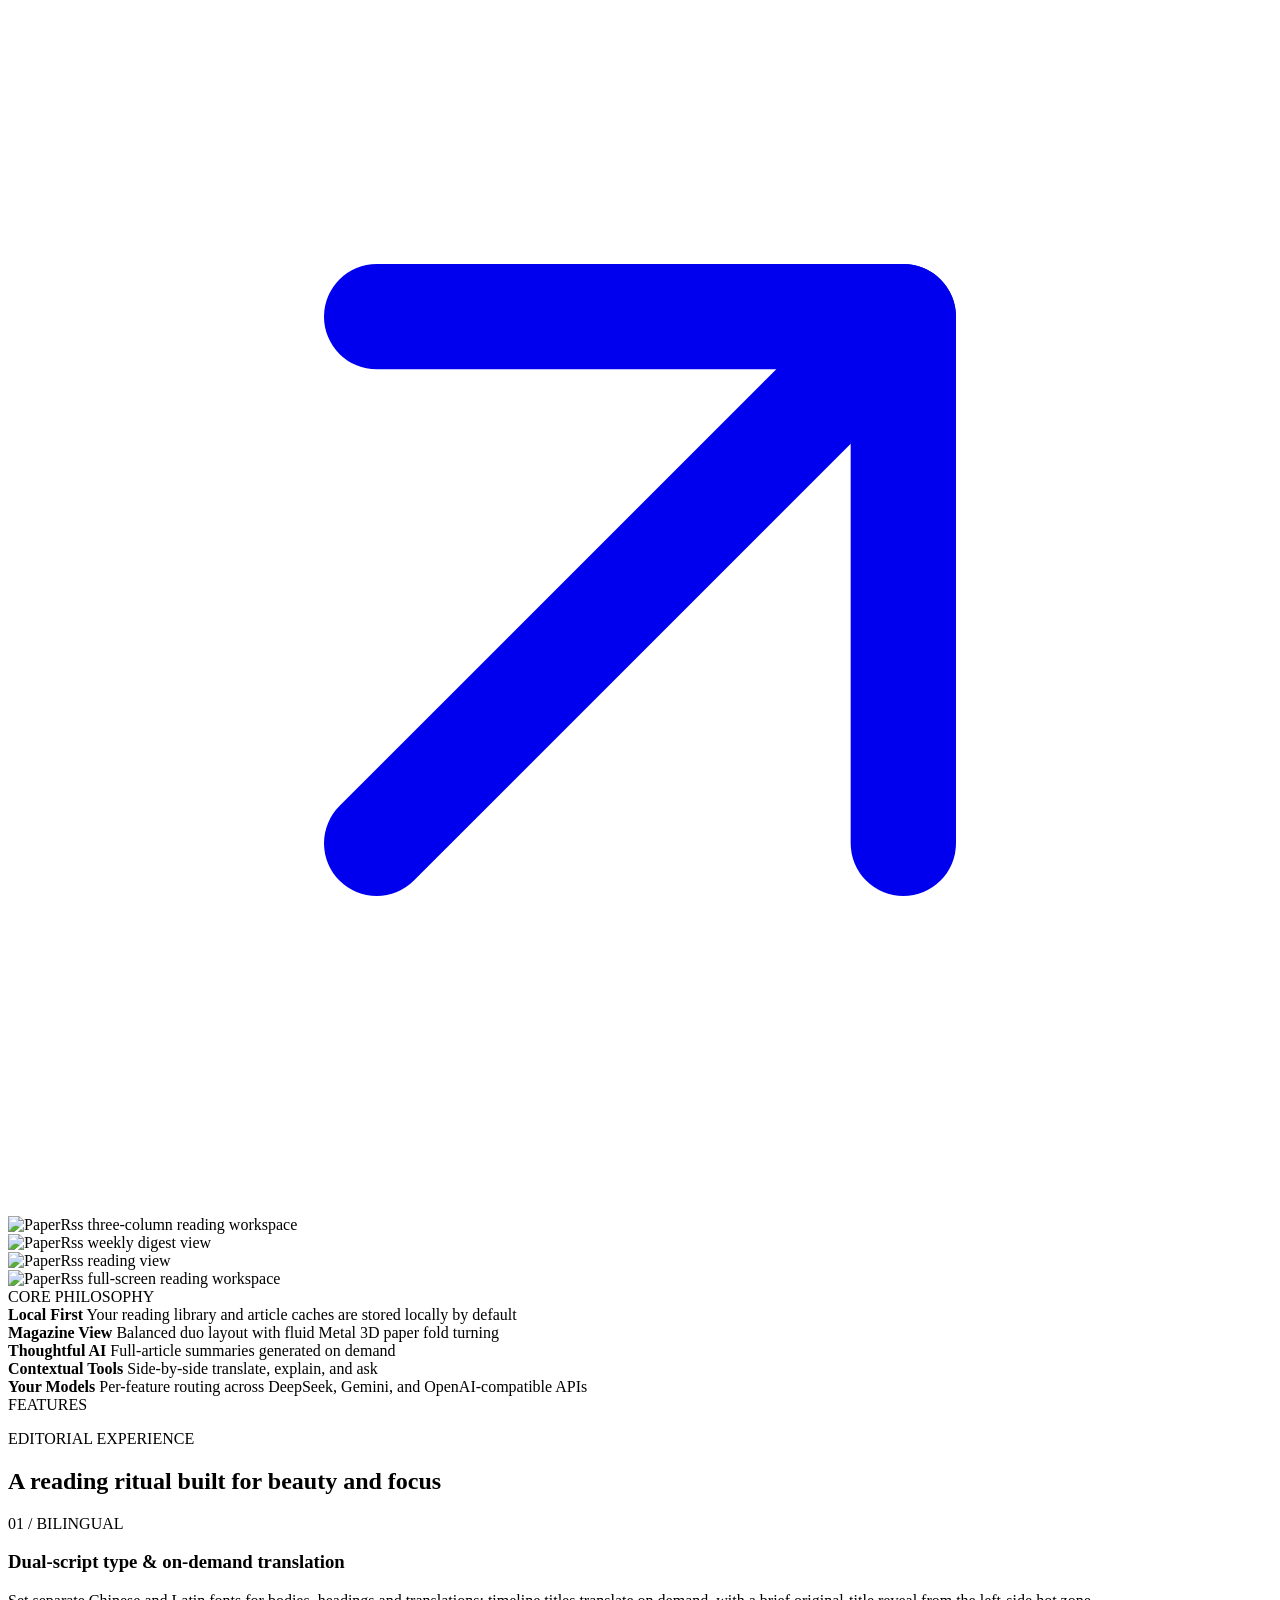
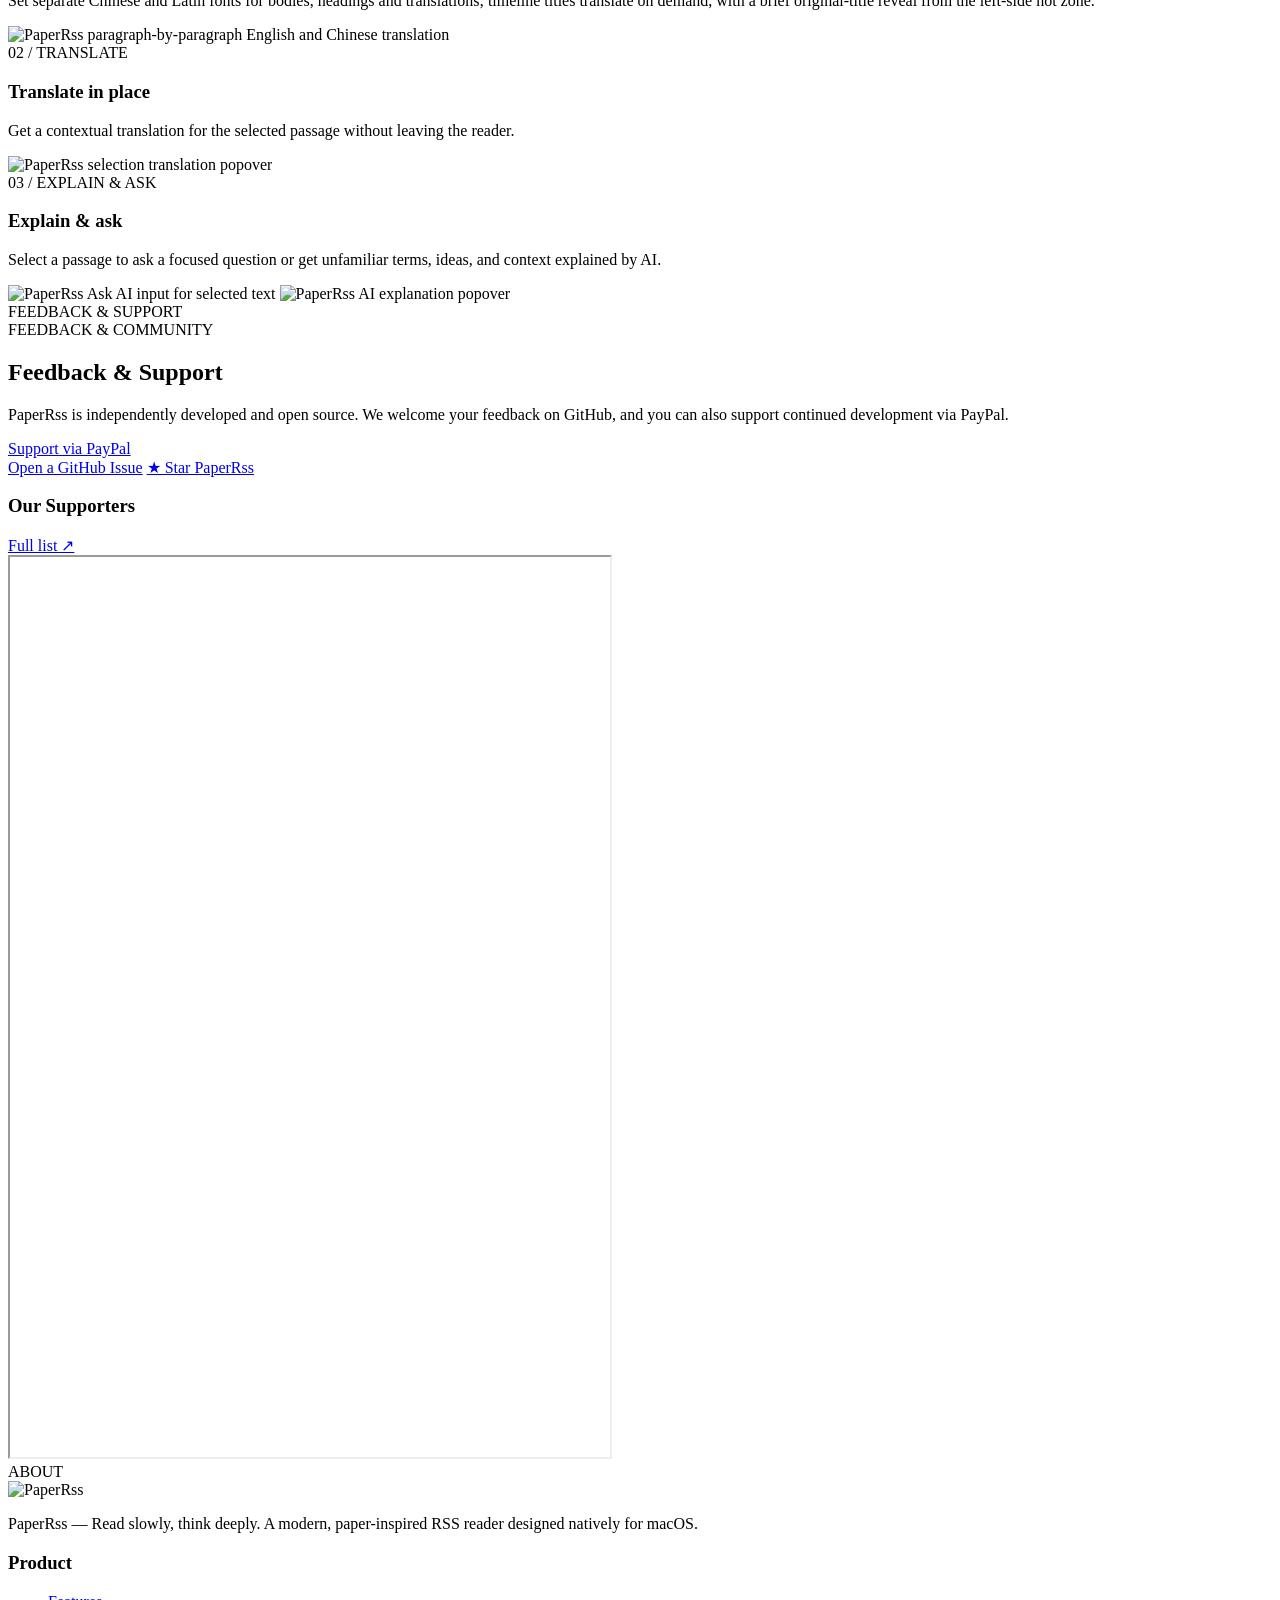
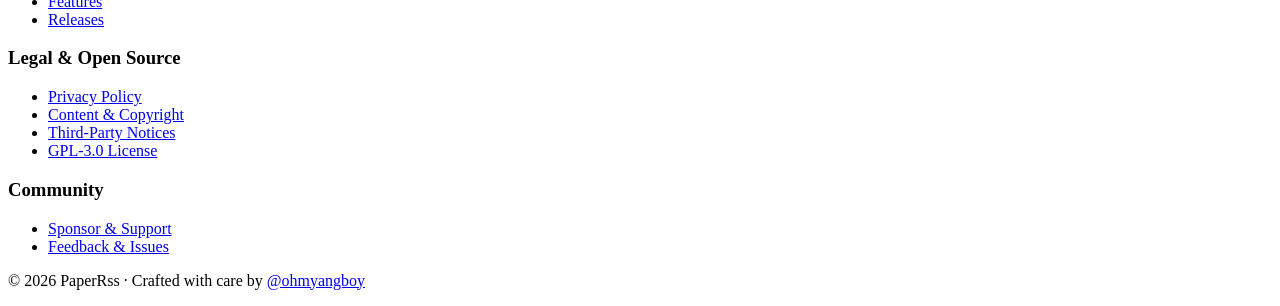
==== commit e6eff652: "release: prepare v1.5.0-beta.3 with translation and settings improvements" ====
--- a/website/en/index.html
+++ b/website/en/index.html
@@ -94,9 +94,9 @@
                 <span class="dl-os">Stable v1.4.5</span>
                 <span class="dl-item-sub">Faster Reading &amp; Stability · Build 41</span>
               </a>
-              <a class="dl-item" role="menuitem" href="https://github.com/ohmyangboy/PaperRss/releases/tag/v1.5.0-beta.2" target="_blank" rel="noopener noreferrer">
-                <span class="dl-os">Beta v1.5.0-beta.2</span>
-                <span class="dl-item-sub">AI Summary Markdown Rendering · Build 43</span>
+              <a class="dl-item" role="menuitem" href="https://github.com/ohmyangboy/PaperRss/releases/tag/v1.5.0-beta.3" target="_blank" rel="noopener noreferrer">
+                <span class="dl-os">Beta v1.5.0-beta.3</span>
+                <span class="dl-item-sub">Bilingual Translation &amp; Settings Navigation · Build 44</span>
               </a>
               <a class="dl-item" role="menuitem" href="https://github.com/ohmyangboy/PaperRss/releases" target="_blank" rel="noopener noreferrer">
                 <span class="dl-os">All Versions</span>
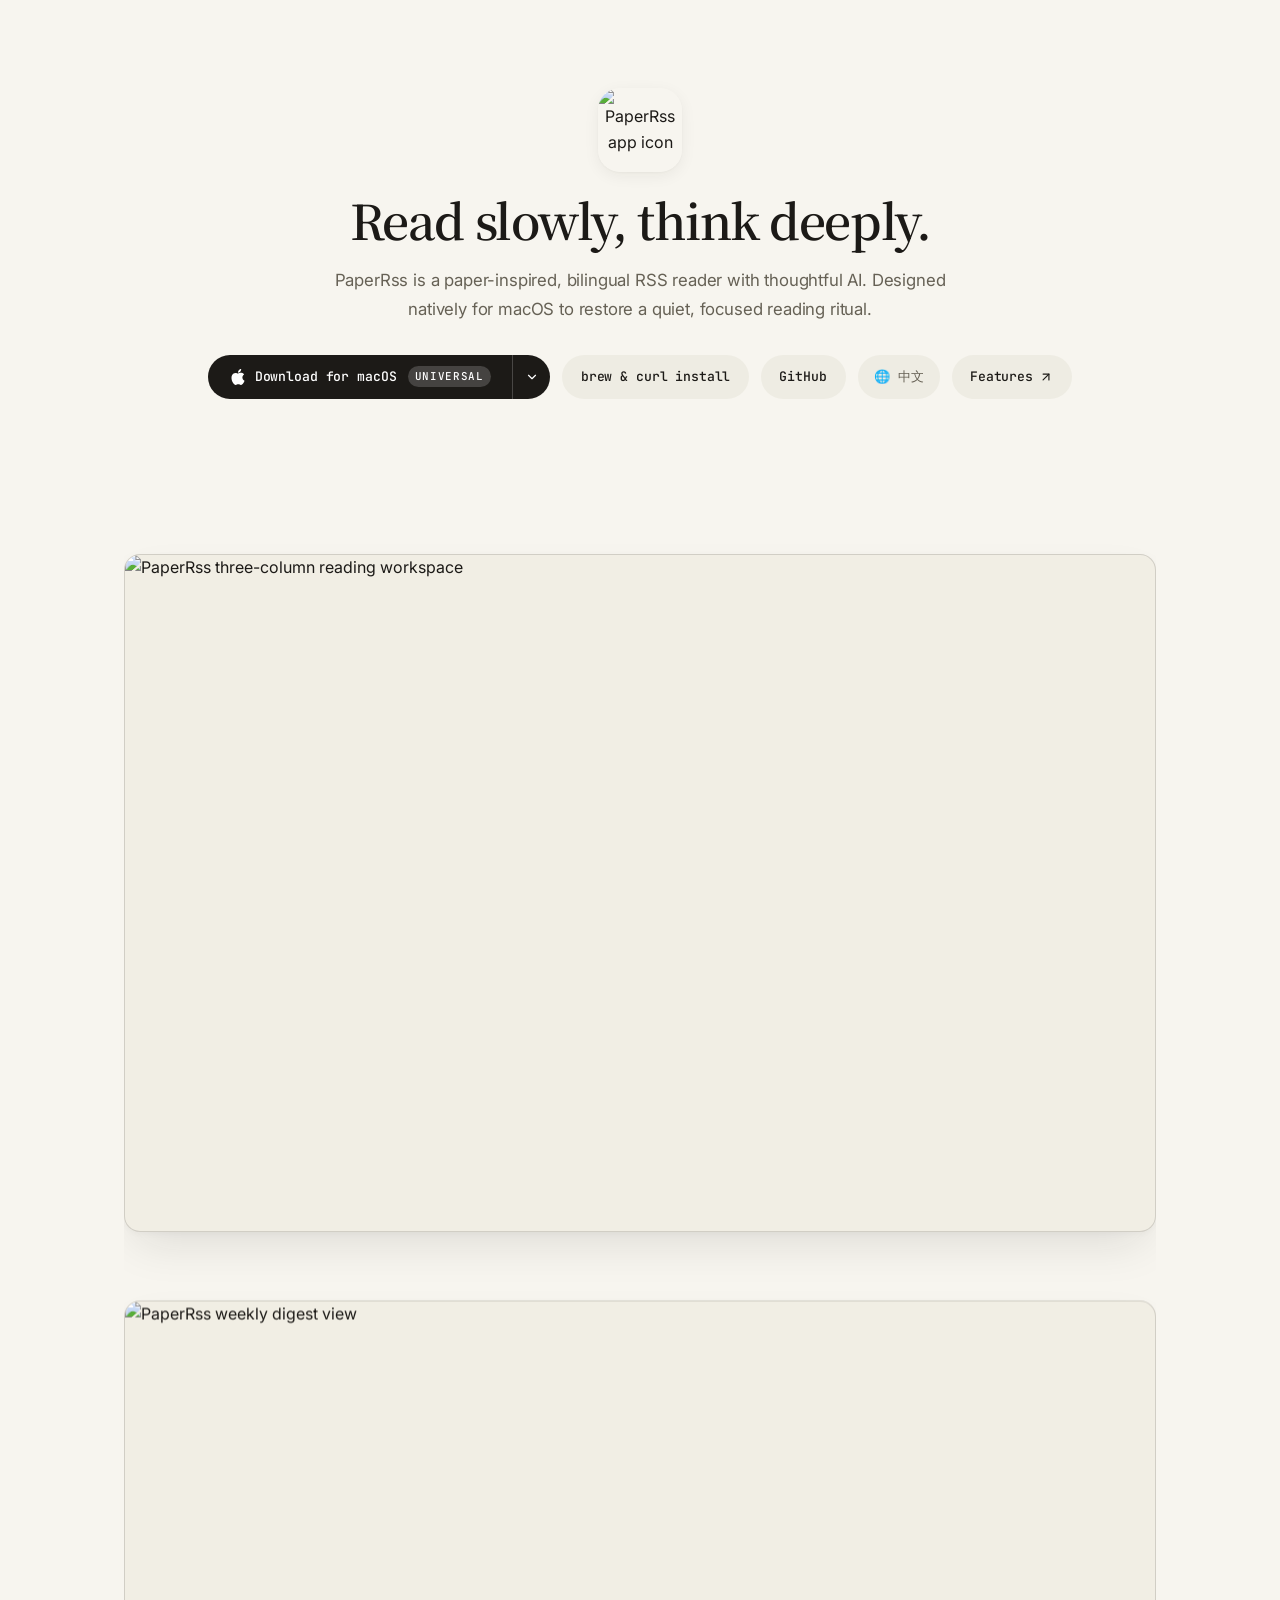
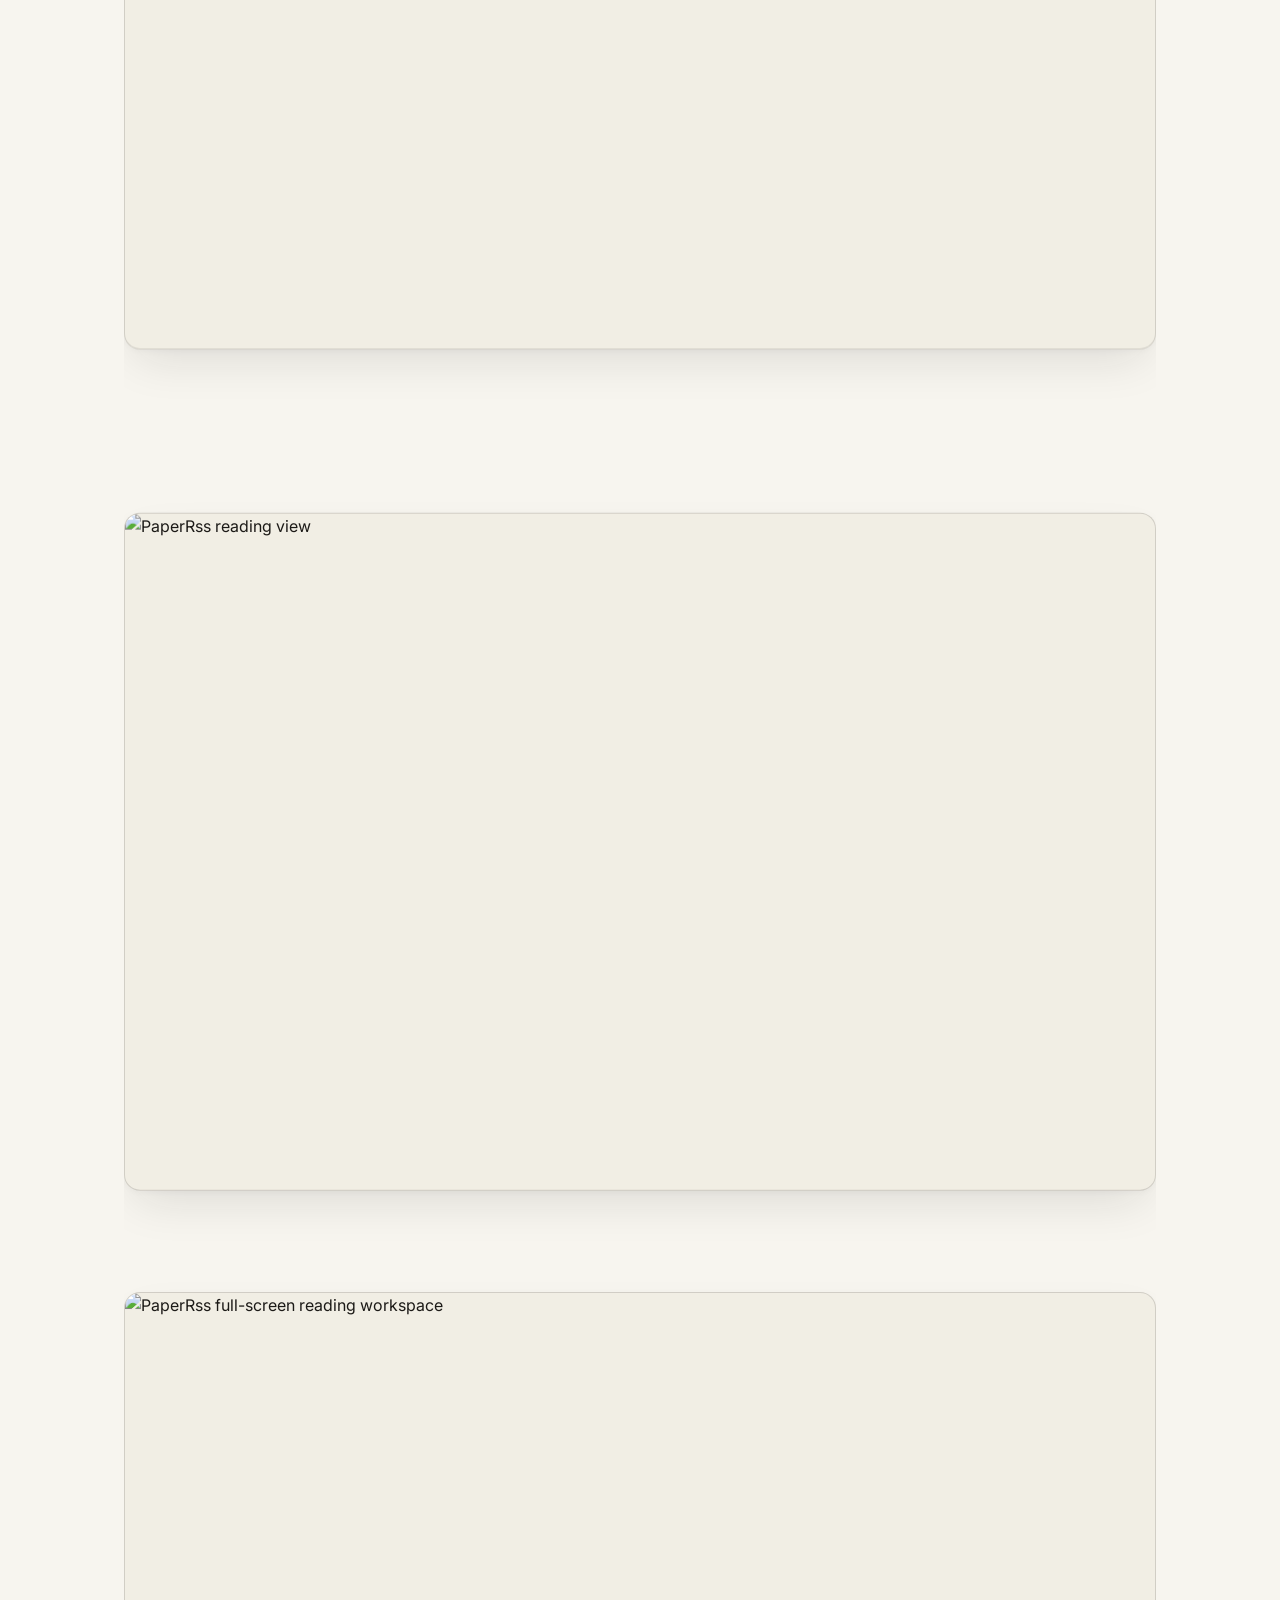
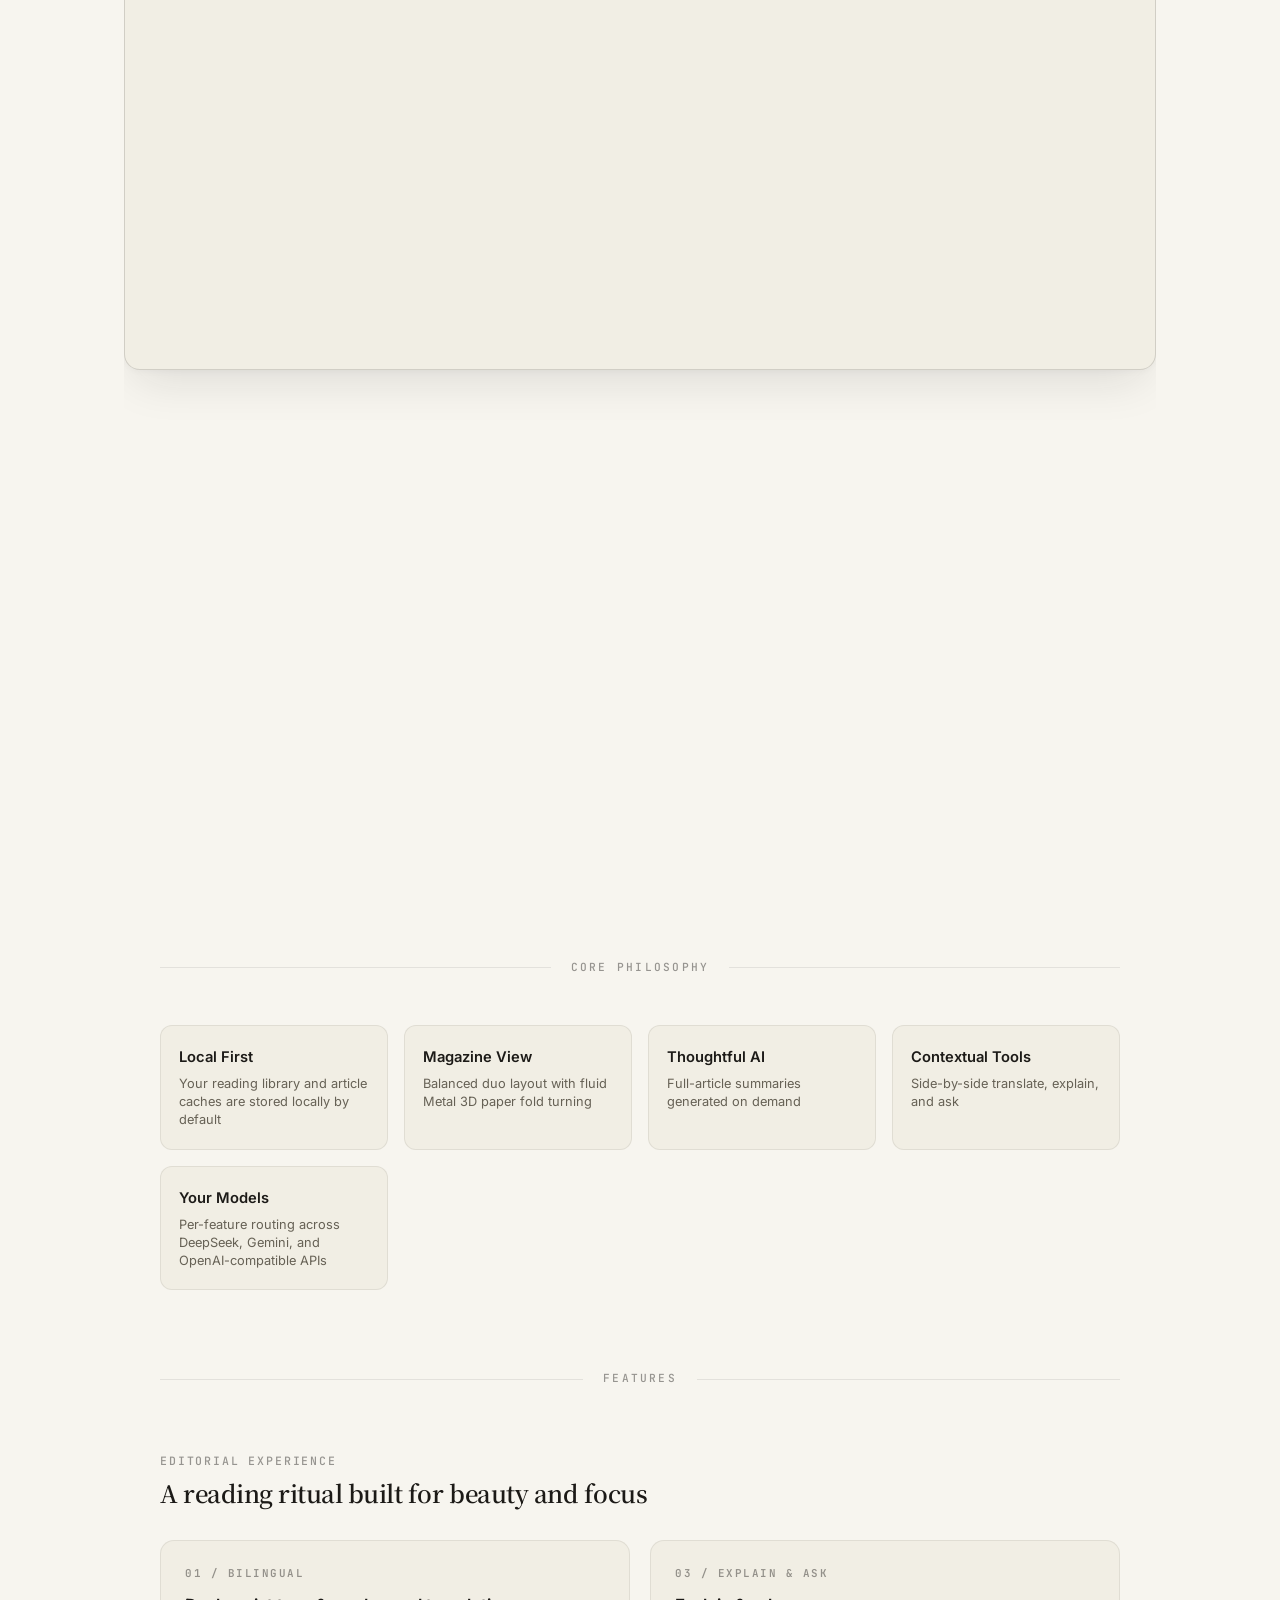
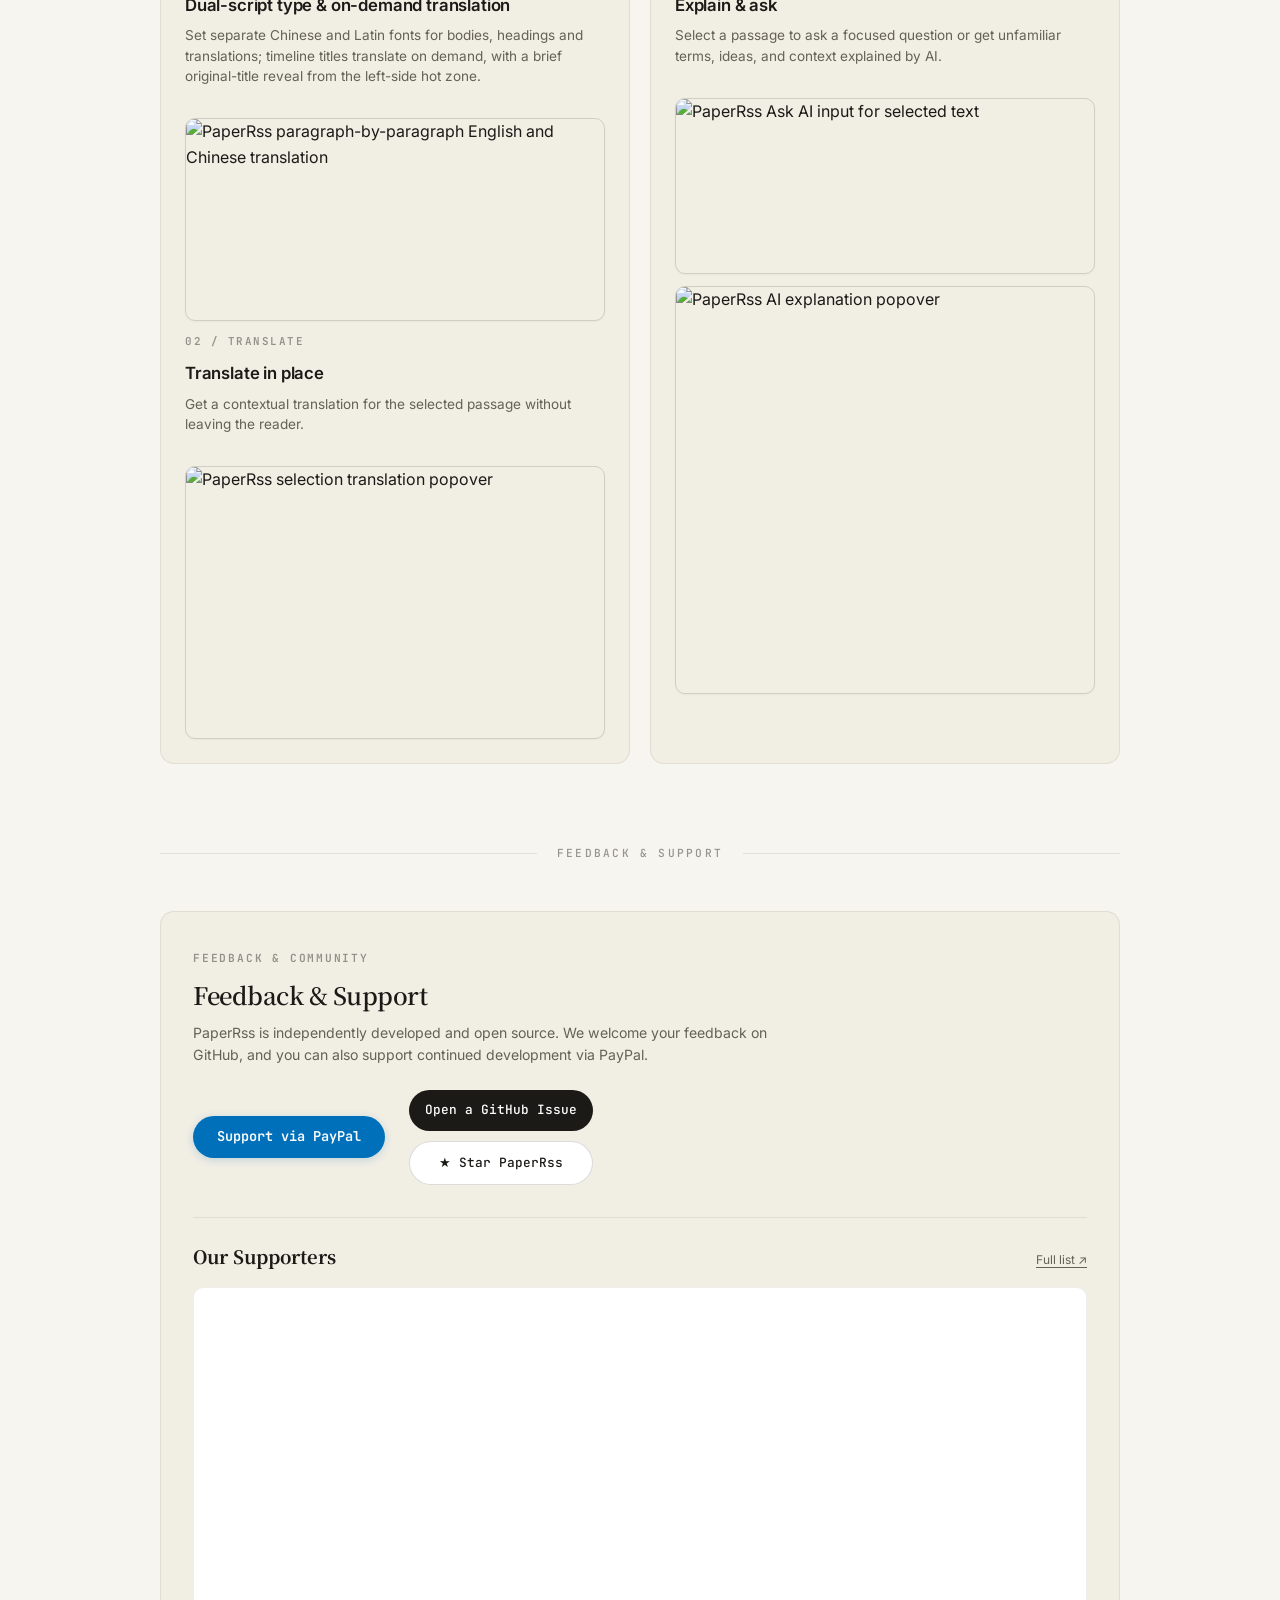
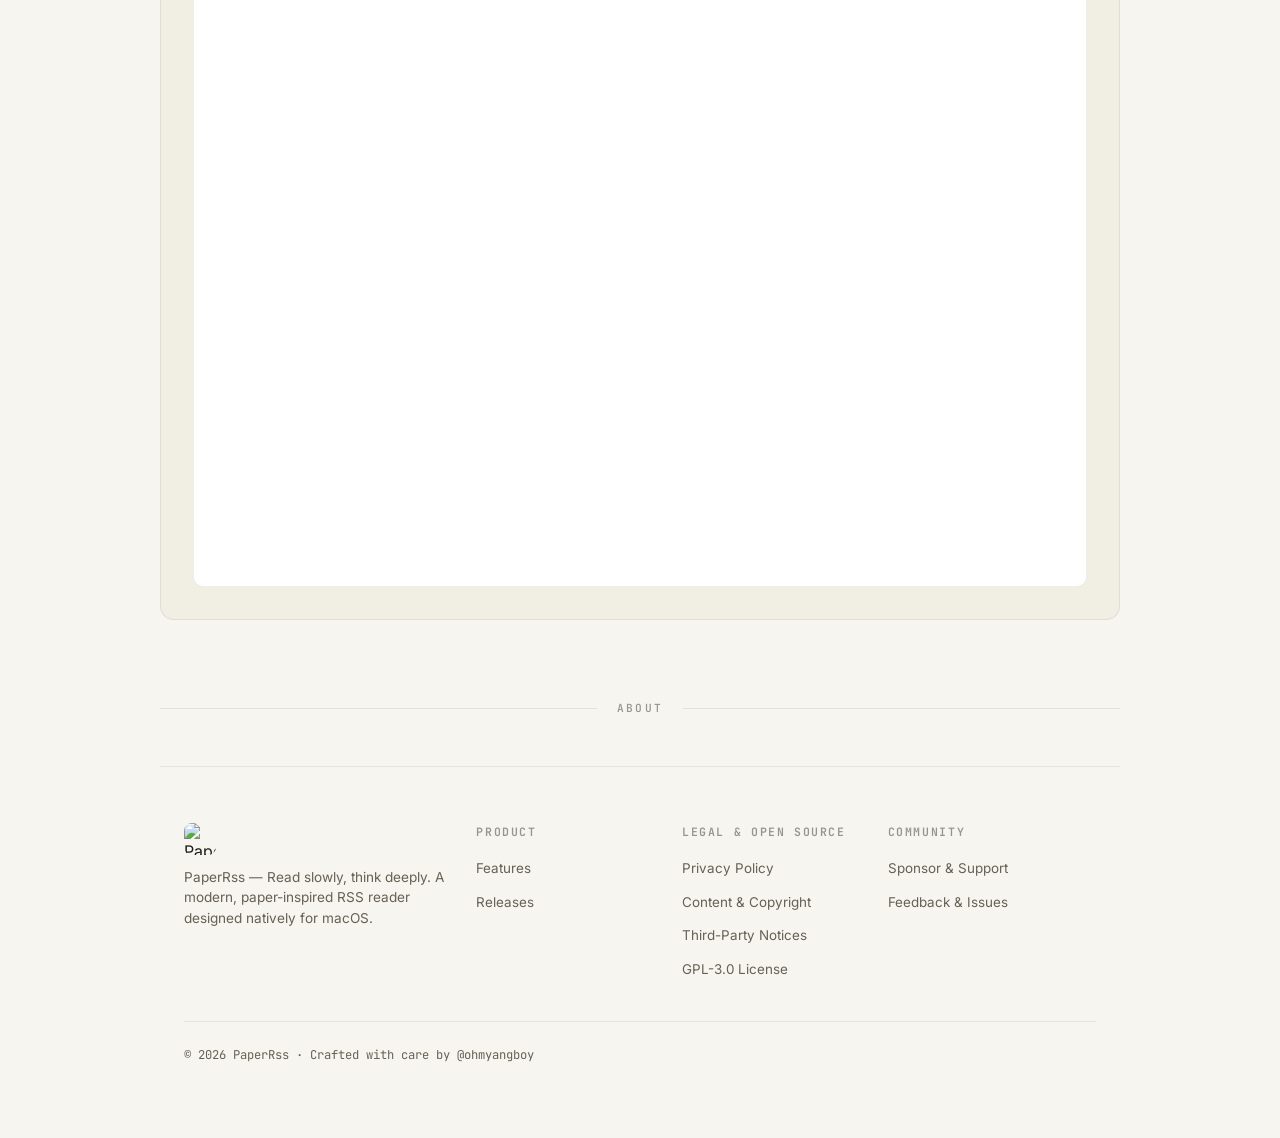
==== commit 0c0d9a41: "release: prepare v1.5.0-beta.4" ====
--- a/website/en/index.html
+++ b/website/en/index.html
@@ -94,9 +94,9 @@
                 <span class="dl-os">Stable v1.4.5</span>
                 <span class="dl-item-sub">Faster Reading &amp; Stability · Build 41</span>
               </a>
-              <a class="dl-item" role="menuitem" href="https://github.com/ohmyangboy/PaperRss/releases/tag/v1.5.0-beta.3" target="_blank" rel="noopener noreferrer">
-                <span class="dl-os">Beta v1.5.0-beta.3</span>
-                <span class="dl-item-sub">Bilingual Translation &amp; Settings Navigation · Build 44</span>
+              <a class="dl-item" role="menuitem" href="https://github.com/ohmyangboy/PaperRss/releases/tag/v1.5.0-beta.4" target="_blank" rel="noopener noreferrer">
+                <span class="dl-os">Beta v1.5.0-beta.4</span>
+                <span class="dl-item-sub">Optional Automatic Full-Article Fetch · Build 45</span>
               </a>
               <a class="dl-item" role="menuitem" href="https://github.com/ohmyangboy/PaperRss/releases" target="_blank" rel="noopener noreferrer">
                 <span class="dl-os">All Versions</span>
--- a/website/styles.css
+++ b/website/styles.css
@@ -0,0 +1,1765 @@
+/* ==============================================================================
+ * PaperRss — Minimal Zine Poster & Editorial System (Inspired by gc-minimal-zine-poster & otty.sh)
+ * Pure Warm Paper & Ink Aesthetic (米白纸张色、黑白灰、杂志海报排版、极简纯粹)
+ * ============================================================================== */
+
+@import url('https://fonts.googleapis.com/css2?family=Inter:wght@400;500;600;700&family=JetBrains+Mono:wght@400;500;600&family=Noto+Serif+SC:wght@500;600;700&display=swap');
+
+:root {
+  /* Warm Paper & Clean Neutral Palette */
+  --paper: #f7f5ef;
+  --surface: #ffffff;
+  --ink: #1c1a17;
+  --muted: #666155;
+  --subtle: #948e7f;
+  --chip: #eeece3;
+  --chip-hover: #e3dfd4;
+  --card: #f1eee4;
+  --card-hover: #e9e5d9;
+  --skel: #e5e1d3;
+  --panel: #eae6db;
+  --hairline: rgba(28, 26, 23, 0.09);
+  --border: rgba(28, 26, 23, 0.08);
+  --border-medium: rgba(28, 26, 23, 0.15);
+  --label: rgba(28, 26, 23, 0.44);
+  --kbd-bg: rgba(28, 26, 23, 0.06);
+  --kbd-ink: rgba(28, 26, 23, 0.78);
+  --hover: rgba(28, 26, 23, 0.04);
+  --ring: rgba(28, 26, 23, 0.12);
+  --dot: rgba(28, 26, 23, 0.28);
+  --accent: #1c1a17;
+  --accent-hover: #000000;
+  --shadow-sm: 0 1px 2px rgba(28, 26, 23, 0.04);
+  --shadow-md: 0 4px 16px rgba(28, 26, 23, 0.06), 0 1px 3px rgba(28, 26, 23, 0.04);
+  --shadow-lg: 0 20px 48px -12px rgba(28, 26, 23, 0.12), 0 2px 8px rgba(28, 26, 23, 0.04);
+
+  /* Typography */
+  --font-sans: 'Inter', -apple-system, BlinkMacSystemFont, "Segoe UI", Roboto, sans-serif;
+  --font-serif: 'Noto Serif SC', 'Cormorant Garamond', Georgia, serif;
+  --font-mono: 'JetBrains Mono', ui-monospace, SFMono-Regular, Menlo, Monaco, Consolas, monospace;
+
+  /* Backward compatibility mappings */
+  --bg-paper: var(--paper);
+  --bg-paper-elevated: var(--surface);
+  --bg-paper-card: var(--card);
+  --text-main: var(--ink);
+  --text-muted: var(--muted);
+  --text-subtle: var(--subtle);
+  --border-light: var(--border);
+  --color-cobalt: var(--ink);
+}
+
+/* Base Reset */
+*, *::before, *::after {
+  box-sizing: border-box;
+  margin: 0;
+  padding: 0;
+}
+
+html {
+  scroll-behavior: smooth;
+  font-size: 16px;
+  background-color: var(--paper);
+  color: var(--ink);
+  -webkit-font-smoothing: antialiased;
+  -moz-osx-font-smoothing: grayscale;
+}
+
+body {
+  font-family: var(--font-sans);
+  line-height: 1.6;
+  background: var(--paper);
+  color: var(--ink);
+  overflow-x: hidden;
+  min-height: 100vh;
+}
+
+/* Layout Container */
+.container {
+  max-width: 1080px;
+  margin-inline: auto;
+  padding-inline: 1.5rem;
+}
+
+/* ==============================================================================
+ * Header / Navbar (Hidden by default for pure Minimal Zine / Poster feel)
+ * Structure kept intact for compatibility with DOM test assertions
+ * ============================================================================== */
+.site-header {
+  position: sticky;
+  top: 0;
+  z-index: 100;
+  background: rgba(247, 245, 239, 0.90);
+  backdrop-filter: blur(14px);
+  -webkit-backdrop-filter: blur(14px);
+  border-bottom: 1px solid var(--border);
+  padding: 0.75rem 2rem;
+  display: grid;
+  grid-template-columns: minmax(0, 1fr) auto minmax(0, 1fr);
+  align-items: center;
+  display: none !important; /* Minimalist poster layout: header hidden */
+}
+
+.brand {
+  display: flex;
+  align-items: center;
+  gap: 0.65rem;
+  text-decoration: none;
+  color: var(--ink);
+  justify-self: start;
+}
+
+.brand img {
+  width: 32px;
+  height: 32px;
+  border-radius: 8px;
+  box-shadow: var(--shadow-sm);
+  display: block;
+}
+
+.brand-text {
+  display: flex;
+  flex-direction: column;
+}
+
+.brand-name {
+  font-family: var(--font-sans);
+  font-size: 1.05rem;
+  font-weight: 600;
+  letter-spacing: -0.02em;
+  color: var(--ink);
+}
+
+.brand-tag {
+  font-family: var(--font-mono);
+  font-size: 0.65rem;
+  text-transform: uppercase;
+  letter-spacing: 0.08em;
+  color: var(--muted);
+}
+
+.site-nav {
+  display: flex;
+  align-items: center;
+  gap: 1.75rem;
+  justify-self: center;
+}
+
+.site-nav a {
+  text-decoration: none;
+  color: var(--muted);
+  font-size: 0.85rem;
+  font-weight: 500;
+  transition: color 0.15s ease;
+}
+
+.site-nav a:hover {
+  color: var(--ink);
+}
+
+.header-actions {
+  display: flex;
+  align-items: center;
+  gap: 0.75rem;
+  justify-self: end;
+}
+
+/* ==============================================================================
+ * Hero Section (Minimal Zine Poster Layout — High Impact, Deep Focus)
+ * ============================================================================== */
+.hero {
+  padding: 5.5rem 0 3.5rem 0;
+  position: relative;
+  z-index: 20;
+}
+
+.hero-content {
+  width: min(100%, 820px);
+  margin-inline: auto;
+  display: flex;
+  flex-direction: column;
+  align-items: center;
+  text-align: center;
+  transform-origin: center top;
+  will-change: transform, filter, opacity;
+  position: relative;
+  z-index: 20;
+}
+
+.hero-app-icon {
+  width: 84px;
+  height: 84px;
+  flex: 0 0 auto;
+  margin: 0 0 1.15rem;
+  user-select: none;
+  -webkit-user-drag: none;
+}
+
+.hero-app-icon img {
+  display: block;
+  width: 100%;
+  height: 100%;
+  border-radius: 22px;
+  box-shadow: var(--shadow-md);
+}
+
+.release-note {
+  margin: 1.1rem 0 0;
+  color: var(--muted);
+  font-size: 0.8125rem;
+  line-height: 1.7;
+}
+
+.release-note a {
+  color: var(--ink);
+  text-decoration: underline;
+  text-underline-offset: 3px;
+}
+
+/* Scramble Title — Zine Poster Typography (Mono/Serif Hybrid, Pure Ink) */
+.hero h1,
+.hero-brand-name,
+.scramble-title {
+  font-family: var(--font-serif);
+  font-size: 3rem;
+  font-weight: 600;
+  line-height: 1.25;
+  letter-spacing: -0.03em;
+  color: var(--ink);
+  cursor: pointer;
+  margin-bottom: 1rem;
+}
+
+.scramble-target {
+  display: inline-block;
+  line-height: inherit;
+  white-space: nowrap;
+}
+
+/* Scramble characters: Pure monochrome ink with typographic texture */
+.scramble-char {
+  font-family: var(--font-mono);
+  color: var(--ink);
+  opacity: 0.65;
+  font-size: 0.9em;
+  display: inline-block;
+  vertical-align: middle;
+}
+
+.settling-char {
+  display: inline-block;
+  color: inherit;
+  vertical-align: baseline;
+}
+
+.hero-subtitle,
+.hero-bio {
+  font-size: 1.05rem;
+  color: var(--muted);
+  max-width: 620px;
+  line-height: 1.68;
+  margin-bottom: 2rem;
+  font-weight: 400;
+  letter-spacing: -0.01em;
+}
+
+/* Hero CTA Cluster — Download, Star & Lang Switches Together */
+.hero-ctas {
+  display: flex;
+  flex-wrap: nowrap;
+  align-items: center;
+  justify-content: center;
+  gap: 0.75rem;
+  width: max-content;
+  min-width: 100%;
+  margin-bottom: 1.5rem;
+  position: relative;
+  z-index: 20;
+}
+
+.hero-ctas > * {
+  flex-shrink: 0;
+}
+
+/* Split Download Button (Universal macOS) */
+.dl-split {
+  position: relative;
+  display: inline-flex;
+  align-items: stretch;
+  z-index: 20;
+}
+
+.dl-main {
+  display: inline-flex;
+  height: 44px;
+  align-items: center;
+  gap: 0.55rem;
+  border-top-left-radius: 999px;
+  border-bottom-left-radius: 999px;
+  background: var(--ink);
+  color: #ffffff;
+  padding: 0 1.35rem;
+  font-family: var(--font-mono);
+  font-size: 0.82rem;
+  font-weight: 500;
+  letter-spacing: -0.01em;
+  text-decoration: none;
+  transition: opacity 0.15s ease, background 0.15s ease;
+}
+
+.dl-main:hover {
+  opacity: 0.92;
+}
+
+.dl-main[aria-busy="true"] {
+  cursor: wait;
+  opacity: 0.75;
+}
+
+.dl-main-icon {
+  display: inline-flex;
+  align-items: center;
+  justify-content: center;
+  width: 16px;
+  height: 16px;
+}
+
+.dl-main-icon svg {
+  width: 16px;
+  height: 16px;
+}
+
+.dl-tag-universal {
+  display: inline-block;
+  font-family: var(--font-mono);
+  font-size: 0.68rem;
+  font-weight: 500;
+  text-transform: uppercase;
+  letter-spacing: 0.06em;
+  background: rgba(255, 255, 255, 0.18);
+  padding: 0.12rem 0.45rem;
+  border-radius: 999px;
+  margin-left: 0.15rem;
+}
+
+.dl-toggle {
+  display: inline-flex;
+  height: 44px;
+  width: 38px;
+  align-items: center;
+  justify-content: center;
+  border-top-right-radius: 999px;
+  border-bottom-right-radius: 999px;
+  border: 0;
+  border-left: 1px solid rgba(255, 255, 255, 0.2);
+  background: var(--ink);
+  color: #ffffff;
+  cursor: pointer;
+  transition: opacity 0.15s ease;
+}
+
+.dl-toggle:hover {
+  opacity: 0.92;
+}
+
+.dl-toggle svg {
+  width: 14px;
+  height: 14px;
+  transition: transform 0.2s ease;
+}
+
+.dl-toggle[aria-expanded="true"] svg {
+  transform: rotate(180deg);
+}
+
+/* Download Dropdown Menu */
+.dl-menu {
+  position: absolute;
+  top: calc(100% + 8px);
+  left: 0;
+  z-index: 50;
+  min-width: 300px;
+  display: none;
+  flex-direction: column;
+  gap: 3px;
+  padding: 6px;
+  border-radius: 14px;
+  background: var(--surface);
+  border: 1px solid var(--border-medium);
+  box-shadow: 0 12px 32px rgba(28, 26, 23, 0.12), 0 2px 6px rgba(28, 26, 23, 0.06);
+  backdrop-filter: blur(16px);
+  -webkit-backdrop-filter: blur(16px);
+  animation: menuFadeIn 0.15s ease forwards;
+}
+
+.dl-menu.is-open {
+  display: flex;
+}
+
+@keyframes menuFadeIn {
+  from { opacity: 0; transform: translateY(-4px); }
+  to { opacity: 1; transform: translateY(0); }
+}
+
+.dl-item {
+  display: flex;
+  align-items: center;
+  justify-content: space-between;
+  gap: 1.25rem;
+  padding: 9px 12px;
+  border-radius: 8px;
+  font-family: var(--font-mono);
+  font-size: 0.8rem;
+  color: var(--ink);
+  text-decoration: none;
+  cursor: pointer;
+  background: transparent;
+  transition: background 0.15s ease, color 0.15s ease;
+  user-select: none;
+}
+
+.dl-item:hover,
+.dl-item:focus-visible {
+  background-color: var(--card-hover);
+  color: var(--ink);
+  outline: none;
+}
+
+.dl-item:active {
+  background-color: var(--skel);
+}
+
+.dl-os {
+  font-weight: 500;
+  white-space: nowrap;
+}
+
+.dl-item-sub {
+  font-size: 0.72rem;
+  color: var(--muted);
+  white-space: nowrap;
+  transition: color 0.15s ease;
+}
+
+.dl-item:hover .dl-item-sub,
+.dl-item:focus-visible .dl-item-sub {
+  color: var(--ink);
+}
+
+/* GitHub Star Pill Button (in Hero CTA cluster) */
+.btn-github {
+  display: inline-flex;
+  height: 44px;
+  align-items: center;
+  gap: 0.5rem;
+  text-decoration: none;
+  font-family: var(--font-mono);
+  font-size: 0.82rem;
+  font-weight: 500;
+  color: var(--ink);
+  background: var(--chip);
+  padding: 0 1.15rem;
+  border-radius: 999px;
+  transition: background 0.15s ease, color 0.15s ease;
+  white-space: nowrap;
+}
+
+.btn-github:hover {
+  background: var(--chip-hover);
+}
+
+.gh-star-badge {
+  display: none;
+  align-items: center;
+  gap: 0.25rem;
+  background: var(--kbd-bg);
+  padding: 0.12rem 0.48rem;
+  border-radius: 999px;
+  font-size: 0.74rem;
+  font-weight: 600;
+  color: var(--ink);
+  line-height: 1.2;
+}
+
+.gh-star-badge.is-visible {
+  display: inline-flex;
+}
+
+.gh-star-icon {
+  width: 11px;
+  height: 11px;
+  fill: var(--ink);
+}
+
+/* Language Switcher Pill in Hero */
+.language-switcher {
+  display: inline-flex;
+  height: 44px;
+  align-items: center;
+  gap: 0.35rem;
+  color: var(--muted);
+  font-family: var(--font-mono);
+  font-size: 0.82rem;
+  font-weight: 500;
+  text-decoration: none;
+  padding: 0 1rem;
+  border-radius: 999px;
+  background: var(--chip);
+  transition: background 0.15s ease, color 0.15s ease;
+  white-space: nowrap;
+}
+
+.language-switcher:hover {
+  background: var(--chip-hover);
+  color: var(--ink);
+}
+
+/* Secondary CTA Chip (Explore Features) */
+.hero-cta-secondary {
+  display: inline-flex;
+  height: 44px;
+  align-items: center;
+  gap: 0.4rem;
+  color: var(--ink);
+  background: var(--chip);
+  text-decoration: none;
+  padding: 0 1.15rem;
+  border-radius: 999px;
+  font-family: var(--font-mono);
+  font-weight: 500;
+  font-size: 0.82rem;
+  letter-spacing: -0.01em;
+  transition: background 0.15s ease, color 0.15s ease;
+}
+
+.hero-cta-secondary:hover {
+  background: var(--chip-hover);
+}
+
+.hero-cta-secondary svg {
+  width: 14px;
+  height: 14px;
+  transition: transform 0.15s ease;
+}
+
+.hero-cta-secondary:hover svg {
+  transform: translate(2px, -2px);
+}
+
+/* ==============================================================================
+ * Section Dividers (Minimal Zine Hairline + Monospace uppercase labels)
+ * ============================================================================== */
+.section-divider {
+  display: flex;
+  align-items: center;
+  gap: 1.25rem;
+  margin: 5rem auto 3rem;
+  max-width: 960px;
+}
+
+.section-divider .hairline {
+  height: 1px;
+  flex: 1;
+  background-color: var(--hairline);
+}
+
+.section-divider .section-label {
+  font-family: var(--font-mono);
+  font-size: 0.7rem;
+  font-weight: 500;
+  text-transform: uppercase;
+  letter-spacing: 0.2em;
+  color: var(--label);
+  white-space: nowrap;
+}
+
+/* ==============================================================================
+ * Showcase Stage — 3-Card Stacking Parallax
+ * ============================================================================== */
+.stage-section {
+  position: relative;
+  height: 400vh;
+  margin-bottom: 2rem;
+  /* Translated cards stick with the viewport and would otherwise paint
+     over the philosophy rail and feature cards. Clip to this section;
+     clip does not create a scroll container, so sticky still tracks the page. */
+  overflow: clip;
+}
+
+.stage-sticky-viewport {
+  position: sticky;
+  top: 3rem;
+  width: 100%;
+  height: calc(100vh - 4.5rem);
+  max-height: 880px;
+  display: flex;
+  align-items: center;
+  justify-content: center;
+}
+
+.stage-cards-wrapper {
+  position: relative;
+  width: 100%;
+  max-width: 1080px;
+}
+
+.stage-card {
+  width: 100%;
+  border-radius: 16px;
+}
+
+.stage-card-base,
+.stage-card-1 {
+  position: relative;
+  z-index: 1;
+  transform-origin: center top;
+  will-change: transform, opacity;
+  transform: translateZ(0);
+  backface-visibility: hidden;
+  -webkit-backface-visibility: hidden;
+}
+
+.stage-card-scrim {
+  position: absolute;
+  inset: 0;
+  border-radius: 16px;
+  background: rgba(247, 245, 239, 0.45);
+  backdrop-filter: blur(8px);
+  -webkit-backdrop-filter: blur(8px);
+  opacity: 0;
+  pointer-events: none;
+  will-change: opacity;
+  transform: translateZ(0);
+}
+
+.stage-card-mid,
+.stage-card-2 {
+  position: absolute;
+  top: 0;
+  left: 0;
+  width: 100%;
+  z-index: 2;
+  transform-origin: center top;
+  transform: translate3d(0, 115%, 0);
+  will-change: transform, opacity;
+  backface-visibility: hidden;
+  -webkit-backface-visibility: hidden;
+}
+
+.stage-card-overlay,
+.stage-card-top,
+.stage-card-3 {
+  position: absolute;
+  top: 0;
+  left: 0;
+  width: 100%;
+  z-index: 3;
+  transform-origin: center top;
+  transform: translate3d(0, 230%, 0);
+  will-change: transform;
+  backface-visibility: hidden;
+  -webkit-backface-visibility: hidden;
+}
+
+.stage-card-4 {
+  position: absolute;
+  top: 0;
+  left: 0;
+  width: 100%;
+  z-index: 4;
+  transform-origin: center top;
+  transform: translate3d(0, 345%, 0);
+  will-change: transform;
+  backface-visibility: hidden;
+  -webkit-backface-visibility: hidden;
+}
+
+.stage-image {
+  width: 100%;
+  display: block;
+  height: auto;
+  border: 1px solid var(--border-medium);
+  border-radius: 16px;
+  box-shadow: var(--shadow-lg);
+  transform: translateZ(0);
+  background-color: var(--card);
+}
+
+/* ==============================================================================
+ * Trust Rail / Core Philosophy Pillars (4-Column Bento Bar)
+ * ============================================================================== */
+.trust-rail {
+  display: grid;
+  grid-template-columns: repeat(4, 1fr);
+  gap: 1rem;
+  margin: 3rem auto;
+  max-width: 960px;
+}
+
+.trust-item {
+  display: flex;
+  flex-direction: column;
+  gap: 0.35rem;
+  padding: 1.25rem 1.1rem;
+  background: var(--card);
+  border-radius: 12px;
+  border: 1px solid var(--border);
+  transition: transform 0.15s ease, background 0.15s ease;
+}
+
+.trust-item:hover {
+  background: var(--card-hover);
+}
+
+.trust-item strong {
+  font-family: var(--font-sans);
+  font-size: 0.92rem;
+  font-weight: 600;
+  color: var(--ink);
+}
+
+.trust-item span {
+  font-size: 0.8rem;
+  color: var(--muted);
+  line-height: 1.4;
+}
+
+/* ==============================================================================
+ * Feature Sections (Bento Cards & Editorial Grids)
+ * ============================================================================== */
+#features {
+  position: relative;
+  z-index: 1;
+  transform-origin: center top;
+  will-change: transform, opacity;
+  transform: translateZ(0);
+  backface-visibility: hidden;
+  -webkit-backface-visibility: hidden;
+  margin-bottom: 4rem;
+  padding-top: 1rem;
+}
+
+.section-title-group {
+  text-align: left;
+  max-width: 960px;
+  margin: 0 auto 2rem;
+}
+
+.section-eyebrow {
+  font-family: var(--font-mono);
+  font-size: 0.72rem;
+  font-weight: 500;
+  text-transform: uppercase;
+  letter-spacing: 0.16em;
+  color: var(--label);
+  margin-bottom: 0.4rem;
+}
+
+.section-title-group h2 {
+  font-family: var(--font-serif);
+  font-size: 1.5rem;
+  font-weight: 600;
+  letter-spacing: -0.02em;
+  color: var(--ink);
+  line-height: 1.3;
+}
+
+.features-grid {
+  display: grid;
+  grid-template-columns: repeat(2, 1fr);
+  gap: 1.25rem;
+  max-width: 960px;
+  margin: 0 auto;
+}
+
+.feature-card {
+  display: flex;
+  flex-direction: column;
+  justify-content: space-between;
+  background: var(--card);
+  border-radius: 14px;
+  border: 1px solid var(--border);
+  padding: 1.5rem;
+  overflow: hidden;
+  transition: transform 0.15s ease, box-shadow 0.15s ease, background 0.15s ease;
+}
+
+.feature-card:hover {
+  background: var(--card-hover);
+  box-shadow: var(--shadow-md);
+  transform: translateY(-2px);
+}
+
+.feature-num {
+  font-family: var(--font-mono);
+  font-size: 0.68rem;
+  font-weight: 600;
+  letter-spacing: 0.14em;
+  color: var(--label);
+  margin-bottom: 0.6rem;
+}
+
+.feature-card h3 {
+  font-size: 1.05rem;
+  font-weight: 600;
+  letter-spacing: -0.01em;
+  color: var(--ink);
+  margin-bottom: 0.4rem;
+}
+
+.feature-card p {
+  font-size: 0.85rem;
+  color: var(--muted);
+  line-height: 1.5;
+  margin-bottom: 1.25rem;
+}
+
+.feature-card-img {
+  width: 100%;
+  height: auto;
+  border-radius: 10px;
+  border: 1px solid var(--border-medium);
+  box-shadow: var(--shadow-sm);
+  display: block;
+}
+
+.feature-card-gallery {
+  display: flex;
+  flex-direction: column;
+  gap: 0.75rem;
+}
+
+/* ==============================================================================
+ * Installation Section (Terminal Card & Step Guide)
+ * ============================================================================== */
+.install-section {
+  max-width: 960px;
+  margin: 0 auto 4.5rem;
+}
+
+.install-box {
+  background: var(--card);
+  border-radius: 14px;
+  border: 1px solid var(--border);
+  padding: 1.75rem;
+}
+
+.install-intro {
+  font-size: 0.9rem;
+  color: var(--muted);
+  margin-bottom: 1.5rem;
+  line-height: 1.6;
+}
+
+.install-methods {
+  display: flex;
+  flex-direction: column;
+  gap: 1.5rem;
+}
+
+.install-method-item {
+  display: flex;
+  flex-direction: column;
+  gap: 0.5rem;
+}
+
+.install-method-item strong {
+  font-size: 0.92rem;
+  font-weight: 600;
+  color: var(--ink);
+}
+
+.install-subtext {
+  font-size: 0.85rem;
+  color: var(--muted);
+  line-height: 1.5;
+}
+
+.install-subtext code {
+  font-family: var(--font-mono);
+  font-size: 0.8rem;
+  padding: 2px 6px;
+  border-radius: 4px;
+  background: var(--kbd-bg);
+  color: var(--kbd-ink);
+}
+
+.install-cmd-row {
+  display: flex;
+  align-items: center;
+  gap: 0.75rem;
+  background: var(--surface);
+  border: 1px solid var(--border-medium);
+  border-radius: 10px;
+  padding: 0.6rem 0.85rem;
+  margin-top: 0.35rem;
+}
+
+.install-cmd {
+  font-family: var(--font-mono);
+  font-size: 0.78rem;
+  color: var(--ink);
+  line-height: 1.4;
+  overflow-x: auto;
+  white-space: nowrap;
+  flex: 1;
+}
+
+.install-cmd-copy {
+  display: inline-flex;
+  align-items: center;
+  justify-content: center;
+  height: 32px;
+  padding: 0 0.85rem;
+  border-radius: 999px;
+  border: 0;
+  background: var(--ink);
+  color: #ffffff;
+  font-family: var(--font-mono);
+  font-size: 0.74rem;
+  font-weight: 500;
+  letter-spacing: -0.01em;
+  cursor: pointer;
+  flex-shrink: 0;
+  transition: opacity 0.15s ease;
+}
+
+.install-cmd-copy:hover {
+  opacity: 0.9;
+}
+
+.install-note {
+  margin-top: 1.5rem;
+  padding-top: 1.25rem;
+  border-top: 1px solid var(--border);
+  font-size: 0.82rem;
+  color: var(--muted);
+  line-height: 1.55;
+}
+
+.install-note a {
+  color: var(--ink);
+  text-decoration: underline;
+  text-underline-offset: 2px;
+}
+
+/* ==============================================================================
+ * Sponsor & Feedback Section
+ * ============================================================================== */
+.sponsor-section {
+  max-width: 960px;
+  margin: 0 auto 4.5rem;
+  background: var(--card);
+  border-radius: 14px;
+  border: 1px solid var(--border);
+  padding: 2rem;
+  text-align: left;
+}
+
+.sponsor-badge {
+  display: inline-block;
+  font-family: var(--font-mono);
+  font-size: 0.7rem;
+  font-weight: 600;
+  letter-spacing: 0.16em;
+  color: var(--label);
+  margin-bottom: 0.5rem;
+}
+
+.sponsor-section h2 {
+  font-family: var(--font-serif);
+  font-size: 1.5rem;
+  font-weight: 600;
+  letter-spacing: -0.02em;
+  color: var(--ink);
+  margin-bottom: 0.5rem;
+}
+
+.sponsor-desc {
+  font-size: 0.88rem;
+  color: var(--muted);
+  max-width: 600px;
+  line-height: 1.55;
+  margin-bottom: 1.5rem;
+}
+
+.sponsor-box {
+  display: flex;
+  flex-wrap: wrap;
+  align-items: center;
+  gap: 2rem;
+}
+
+/* 名单曝光后才加载；预留完整阅读区域，加载不改变外层布局。 */
+.sponsor-layout {
+  display: flex;
+  flex-direction: column;
+  gap: 2rem;
+}
+
+.sponsor-actions .sponsor-box {
+  gap: 1.5rem;
+}
+
+.sponsor-actions .feedback-btn {
+  height: auto;
+  min-height: 38px;
+  padding: 0.65rem 1rem;
+  text-align: center;
+}
+
+.supporters-panel {
+  width: 100%;
+  min-width: 0;
+  border-top: 1px solid var(--border);
+  padding-top: 1.5rem;
+}
+
+.supporters-heading {
+  display: flex;
+  align-items: baseline;
+  justify-content: space-between;
+  flex-wrap: wrap;
+  gap: 0.75rem;
+  margin-bottom: 1rem;
+}
+
+.supporters-heading h3 {
+  font-family: var(--font-serif);
+  font-size: 1.15rem;
+  color: var(--ink);
+}
+
+.supporters-heading a {
+  font-size: 0.75rem;
+  color: var(--muted);
+  text-underline-offset: 3px;
+}
+
+.supporters-frame {
+  display: block;
+  width: 100%;
+  height: 900px;
+  border: 1px solid var(--border);
+  border-radius: 10px;
+  background: var(--surface);
+}
+
+@media (max-width: 768px) {
+  .sponsor-section { padding: 1.25rem; }
+  .sponsor-actions .sponsor-box { justify-content: center; }
+  .sponsor-actions .feedback-links { width: 100%; }
+  .supporters-frame { height: 1400px; }
+}
+
+.qr-card {
+  display: flex;
+  flex-direction: column;
+  align-items: center;
+  gap: 0.5rem;
+  background: var(--surface);
+  border: 1px solid var(--border);
+  padding: 0.85rem;
+  border-radius: 12px;
+  box-shadow: var(--shadow-sm);
+}
+
+.qr-card img {
+  width: 130px;
+  height: 130px;
+  display: block;
+  border-radius: 6px;
+}
+
+.qr-caption {
+  font-family: var(--font-mono);
+  font-size: 0.72rem;
+  color: var(--muted);
+}
+
+.feedback-links {
+  display: flex;
+  flex-direction: column;
+  gap: 0.65rem;
+}
+
+.feedback-btn {
+  display: inline-flex;
+  align-items: center;
+  justify-content: center;
+  height: 38px;
+  padding: 0 1.25rem;
+  border-radius: 999px;
+  background: var(--ink);
+  color: #ffffff;
+  font-family: var(--font-mono);
+  font-size: 0.8rem;
+  font-weight: 500;
+  text-decoration: none;
+  transition: opacity 0.15s ease;
+}
+
+.feedback-btn:hover {
+  opacity: 0.9;
+}
+
+.feedback-btn.secondary-feedback {
+  background: var(--surface);
+  color: var(--ink);
+  border: 1px solid var(--border-medium);
+}
+
+.feedback-btn.secondary-feedback:hover {
+  background: var(--chip);
+}
+
+.paypal-button {
+  display: inline-flex;
+  align-items: center;
+  justify-content: center;
+  height: 42px;
+  padding: 0 1.5rem;
+  border-radius: 999px;
+  background: #0070ba;
+  color: #ffffff;
+  font-family: var(--font-mono);
+  font-size: 0.85rem;
+  font-weight: 600;
+  text-decoration: none;
+  box-shadow: 0 2px 8px rgba(0, 112, 186, 0.2);
+  transition: opacity 0.15s ease;
+}
+
+.paypal-button:hover {
+  opacity: 0.92;
+}
+
+/* ==============================================================================
+ * Footer
+ * ============================================================================== */
+.site-footer {
+  max-width: 960px;
+  margin: 0 auto;
+  padding: 3.5rem 1.5rem 4.5rem;
+  border-top: 1px solid var(--border);
+}
+
+.footer-grid {
+  display: grid;
+  grid-template-columns: 1.5fr 1fr 1fr 1.2fr;
+  gap: 2rem;
+  margin-bottom: 2.5rem;
+}
+
+.footer-brand {
+  display: flex;
+  flex-direction: column;
+  gap: 0.75rem;
+}
+
+.footer-brand img {
+  width: 32px;
+  height: 32px;
+  border-radius: 8px;
+}
+
+.footer-brand p {
+  font-size: 0.85rem;
+  color: var(--muted);
+  line-height: 1.5;
+}
+
+.footer-col h3 {
+  font-family: var(--font-mono);
+  font-size: 0.72rem;
+  font-weight: 600;
+  text-transform: uppercase;
+  letter-spacing: 0.14em;
+  color: var(--label);
+  margin-bottom: 0.85rem;
+}
+
+.footer-col ul {
+  list-style: none;
+  display: flex;
+  flex-direction: column;
+  gap: 0.5rem;
+}
+
+.footer-col a {
+  font-size: 0.84rem;
+  color: var(--muted);
+  text-decoration: none;
+  transition: color 0.15s ease;
+}
+
+.footer-col a:hover {
+  color: var(--ink);
+}
+
+.footer-bottom {
+  display: flex;
+  align-items: center;
+  justify-content: space-between;
+  padding-top: 1.5rem;
+  border-top: 1px solid var(--border);
+}
+
+.footer-copy {
+  font-family: var(--font-mono);
+  font-size: 0.76rem;
+  color: var(--muted);
+}
+
+.footer-copy a {
+  color: inherit;
+  text-decoration: none;
+}
+
+.footer-copy a:hover {
+  text-decoration: underline;
+}
+
+/* ==============================================================================
+ * Legal pages
+ * ============================================================================== */
+.legal-body {
+  background:
+    radial-gradient(circle at 12% 5%, rgba(28, 26, 23, 0.035), transparent 30rem),
+    var(--paper);
+}
+
+.legal-shell {
+  width: min(calc(100% - 2rem), 900px);
+  margin-inline: auto;
+}
+
+.legal-topbar {
+  min-height: 72px;
+  display: flex;
+  align-items: center;
+  justify-content: space-between;
+  gap: 1.5rem;
+  border-bottom: 1px solid var(--border);
+}
+
+.legal-brand {
+  display: inline-flex;
+  align-items: center;
+  gap: 0.65rem;
+  color: var(--ink);
+  text-decoration: none;
+  font-weight: 650;
+}
+
+.legal-brand img {
+  width: 32px;
+  height: 32px;
+  border-radius: 8px;
+}
+
+.legal-topbar-links {
+  display: flex;
+  flex-wrap: wrap;
+  justify-content: flex-end;
+  gap: 0.9rem 1.25rem;
+}
+
+.legal-topbar-links a,
+.legal-footer a {
+  color: var(--muted);
+  text-decoration: none;
+  font-size: 0.82rem;
+}
+
+.legal-topbar-links a:hover,
+.legal-footer a:hover {
+  color: var(--ink);
+  text-decoration: underline;
+}
+
+.legal-hero {
+  padding: 5.5rem 0 4rem;
+  border-bottom: 1px solid var(--border);
+}
+
+.legal-eyebrow,
+.legal-section-number {
+  font-family: var(--font-mono);
+  color: var(--label);
+  font-size: 0.72rem;
+  letter-spacing: 0.16em;
+  font-weight: 600;
+}
+
+.legal-hero h1 {
+  max-width: 760px;
+  margin: 0.9rem 0 1.2rem;
+  font-family: var(--font-serif);
+  font-size: clamp(2.4rem, 7vw, 4.4rem);
+  line-height: 1.08;
+  letter-spacing: -0.035em;
+}
+
+.legal-hero > p:not(.legal-eyebrow) {
+  max-width: 680px;
+  color: var(--muted);
+  font-size: 1.05rem;
+}
+
+.legal-callout {
+  display: grid;
+  grid-template-columns: 9rem 1fr;
+  gap: 1.25rem;
+  margin-top: 2.25rem;
+  padding: 1.25rem 1.4rem;
+  border: 1px solid var(--border-medium);
+  border-radius: 14px;
+  background: rgba(255, 255, 255, 0.5);
+}
+
+.legal-callout span {
+  color: var(--muted);
+}
+
+.legal-document section {
+  padding: 4rem 0;
+  border-bottom: 1px solid var(--border);
+  scroll-margin-top: 1.5rem;
+}
+
+.legal-document h2 {
+  margin: 0.75rem 0 2.25rem;
+  font-family: var(--font-serif);
+  font-size: clamp(2rem, 5vw, 3rem);
+  line-height: 1.15;
+}
+
+.legal-document h3 {
+  margin: 2rem 0 0.65rem;
+  font-size: 1rem;
+}
+
+.legal-document p,
+.legal-document li {
+  color: var(--muted);
+  line-height: 1.8;
+}
+
+.legal-document p + p {
+  margin-top: 0.9rem;
+}
+
+.legal-document ul,
+.legal-document ol {
+  padding-left: 1.4rem;
+}
+
+.legal-document li + li {
+  margin-top: 0.5rem;
+}
+
+.legal-document a {
+  color: var(--ink);
+  text-underline-offset: 0.18em;
+}
+
+.legal-source-link {
+  margin-top: 1.5rem !important;
+  font-family: var(--font-mono);
+  font-size: 0.78rem;
+}
+
+.legal-table-wrap {
+  overflow-x: auto;
+  margin-top: 1.4rem;
+}
+
+.legal-document table {
+  width: 100%;
+  border-collapse: collapse;
+  min-width: 560px;
+  font-size: 0.88rem;
+}
+
+.legal-document th,
+.legal-document td {
+  padding: 0.85rem 0.75rem;
+  border-bottom: 1px solid var(--border);
+  text-align: left;
+  vertical-align: top;
+}
+
+.legal-document th {
+  font-family: var(--font-mono);
+  font-size: 0.72rem;
+  color: var(--label);
+  text-transform: uppercase;
+  letter-spacing: 0.08em;
+}
+
+.legal-document td {
+  color: var(--muted);
+}
+
+.legal-footer {
+  display: flex;
+  justify-content: space-between;
+  gap: 1rem;
+  padding: 2rem 0 4rem;
+  font-family: var(--font-mono);
+  font-size: 0.76rem;
+  color: var(--muted);
+}
+
+/* ==============================================================================
+ * Responsive Breakpoints
+ * ============================================================================== */
+@media (max-width: 1024px), (prefers-reduced-motion: reduce) {
+  .stage-section {
+    height: auto !important;
+    padding: 1.5rem 0 3.5rem 0 !important;
+    margin-bottom: 3rem !important;
+  }
+
+  .stage-sticky-viewport {
+    position: static !important;
+    height: auto !important;
+    max-height: none !important;
+    display: block !important;
+    overflow: visible !important;
+  }
+
+  .stage-cards-wrapper {
+    display: flex !important;
+    flex-direction: column !important;
+    gap: 2rem !important;
+  }
+
+  .stage-card {
+    position: static !important;
+    width: 100% !important;
+    display: block !important;
+  }
+
+  .stage-card-base,
+  .stage-card-1 {
+    position: static !important;
+    transform: none !important;
+    filter: none !important;
+    opacity: 1 !important;
+    margin-bottom: 0 !important;
+  }
+
+  .stage-card-mid,
+  .stage-card-2,
+  .stage-card-overlay,
+  .stage-card-top,
+  .stage-card-3,
+  .stage-card-4 {
+    position: static !important;
+    top: auto !important;
+    left: auto !important;
+    transform: none !important;
+    filter: none !important;
+    opacity: 1 !important;
+    margin-top: 0 !important;
+    z-index: 1 !important;
+  }
+
+  .stage-card-scrim {
+    display: none !important;
+  }
+
+  #features {
+    position: static !important;
+    transform: none !important;
+    filter: none !important;
+    opacity: 1 !important;
+    margin-bottom: 3rem !important;
+  }
+
+  .sponsor-section {
+    position: static !important;
+    transform: none !important;
+  }
+}
+
+@media (max-width: 768px) {
+  .site-header {
+    display: flex;
+    justify-content: space-between;
+    padding: 0.65rem 1rem;
+  }
+
+  .site-nav {
+    display: none;
+  }
+
+  .trust-rail {
+    grid-template-columns: repeat(2, 1fr);
+  }
+
+  .features-grid {
+    grid-template-columns: 1fr;
+  }
+
+  .footer-grid {
+    grid-template-columns: 1fr 1fr;
+  }
+}
+
+@media (max-width: 480px) {
+  .site-header {
+    padding: 0.55rem 0.85rem;
+  }
+
+  .btn-github > span:first-child {
+    display: none;
+  }
+
+  .brand-tag {
+    display: none;
+  }
+
+  .btn-download-primary {
+    display: none;
+  }
+
+  .hero {
+    padding: 3.5rem 0 2rem 0;
+  }
+
+  .hero-app-icon {
+    width: 68px;
+    height: 68px;
+    margin-bottom: 0.85rem;
+  }
+
+  .hero h1 {
+    font-size: 2rem;
+  }
+
+  .hero-brand-name,
+  .scramble-title {
+    font-size: 2.2rem;
+  }
+
+  .hero-subtitle,
+  .hero-bio {
+    font-size: 0.94rem;
+    line-height: 1.55;
+    margin-bottom: 1.75rem;
+  }
+
+  .hero-ctas {
+    display: flex;
+    flex-wrap: wrap;
+    align-items: center;
+    justify-content: center;
+    gap: 0.5rem;
+    width: 100%;
+    max-width: 360px;
+    margin-inline: auto;
+  }
+
+  .dl-split {
+    width: 100%;
+    max-width: 340px;
+  }
+
+  .dl-menu {
+    min-width: 0;
+    width: 100%;
+  }
+
+  .dl-main {
+    flex: 1;
+    justify-content: center;
+    font-size: 0.78rem;
+    padding: 0 0.85rem;
+    white-space: nowrap;
+  }
+
+  .btn-github,
+  .language-switcher,
+  .hero-cta-secondary {
+    height: 38px;
+    padding: 0 0.85rem;
+    font-size: 0.76rem;
+  }
+
+  .trust-rail {
+    grid-template-columns: 1fr;
+  }
+
+  .footer-grid {
+    grid-template-columns: 1fr;
+  }
+
+  .footer-bottom {
+    flex-direction: column;
+    align-items: flex-start;
+    gap: 0.75rem;
+  }
+
+  .legal-topbar {
+    align-items: flex-start;
+    padding: 1rem 0;
+  }
+
+  .legal-topbar-links {
+    max-width: 12rem;
+  }
+
+  .legal-hero {
+    padding: 3.5rem 0 3rem;
+  }
+
+  .legal-callout {
+    grid-template-columns: 1fr;
+  }
+
+  .legal-document section {
+    padding: 3rem 0;
+  }
+
+  .legal-footer {
+    flex-direction: column;
+  }
+}
+
+/* 安装命令：细边框、标签下划线与紧凑的单行命令。 */
+.homebrew-install {
+  width: min(100%, 640px);
+  color: var(--muted);
+  font-size: 0.8125rem;
+}
+
+.install-card {
+  border: 1px solid var(--border-medium);
+  border-radius: 7px;
+  background: color-mix(in srgb, var(--paper) 72%, var(--surface));
+  overflow: hidden;
+  text-align: left;
+}
+
+.install-tabs {
+  display: flex;
+  gap: 1.6rem;
+  padding: 0 1.25rem;
+  border-bottom: 1px solid var(--border-medium);
+}
+
+.install-tab {
+  padding: 0.8rem 0;
+  margin-bottom: -1px;
+  border: 0;
+  border-bottom: 2px solid transparent;
+  background: transparent;
+  color: var(--subtle);
+  font: 400 0.875rem var(--font-mono);
+  cursor: pointer;
+}
+
+.install-tab[aria-selected="true"] {
+  border-bottom-color: var(--ink);
+  color: var(--ink);
+}
+
+.install-tab:hover {
+  color: var(--ink);
+}
+
+.install-command {
+  display: flex;
+  align-items: center;
+  gap: 0.75rem;
+  min-height: 78px;
+  padding: 1.2rem 1.25rem;
+}
+
+.install-command code {
+  min-width: 0;
+  font-family: var(--font-mono);
+  font-size: 0.75rem;
+  line-height: 1.8;
+  color: var(--muted);
+  overflow-wrap: anywhere;
+}
+
+.install-command strong {
+  color: var(--ink);
+  font-weight: 600;
+}
+
+.copy-command {
+  flex: none;
+  width: 28px;
+  height: 28px;
+  padding: 5px;
+  border: 0;
+  border-radius: 4px;
+  background: transparent;
+  color: var(--subtle);
+  cursor: pointer;
+}
+
+.copy-command svg {
+  width: 18px;
+  height: 18px;
+}
+
+.copy-done,
+.copy-command[data-copied] .copy-icon {
+  display: none;
+}
+
+.copy-command[data-copied] .copy-done {
+  display: block;
+}
+
+.copy-command:hover {
+  color: var(--ink);
+  background: var(--chip);
+}
+
+.copy-command:focus-visible,
+.install-tab:focus-visible {
+  outline: 2px solid var(--ink);
+  outline-offset: 2px;
+}
+
+.install-commands {
+  padding: 1rem 1.25rem;
+}
+
+.install-command-group + .install-command-group {
+  margin-top: 0.85rem;
+}
+
+.install-commands .install-command {
+  min-height: 28px;
+  padding: 0;
+}
+
+.install-comment {
+  margin-bottom: 0.15rem;
+  color: var(--subtle);
+  font: 400 0.6875rem/1.6 var(--font-mono);
+}
+
+.install-toggle {
+  border: 0;
+  white-space: nowrap;
+  cursor: pointer;
+}
+
+.install-toggle[aria-expanded="true"] {
+  background: var(--chip-hover);
+}
+
+.install-toggle:focus-visible {
+  outline: 2px solid var(--ink);
+  outline-offset: 3px;
+}
